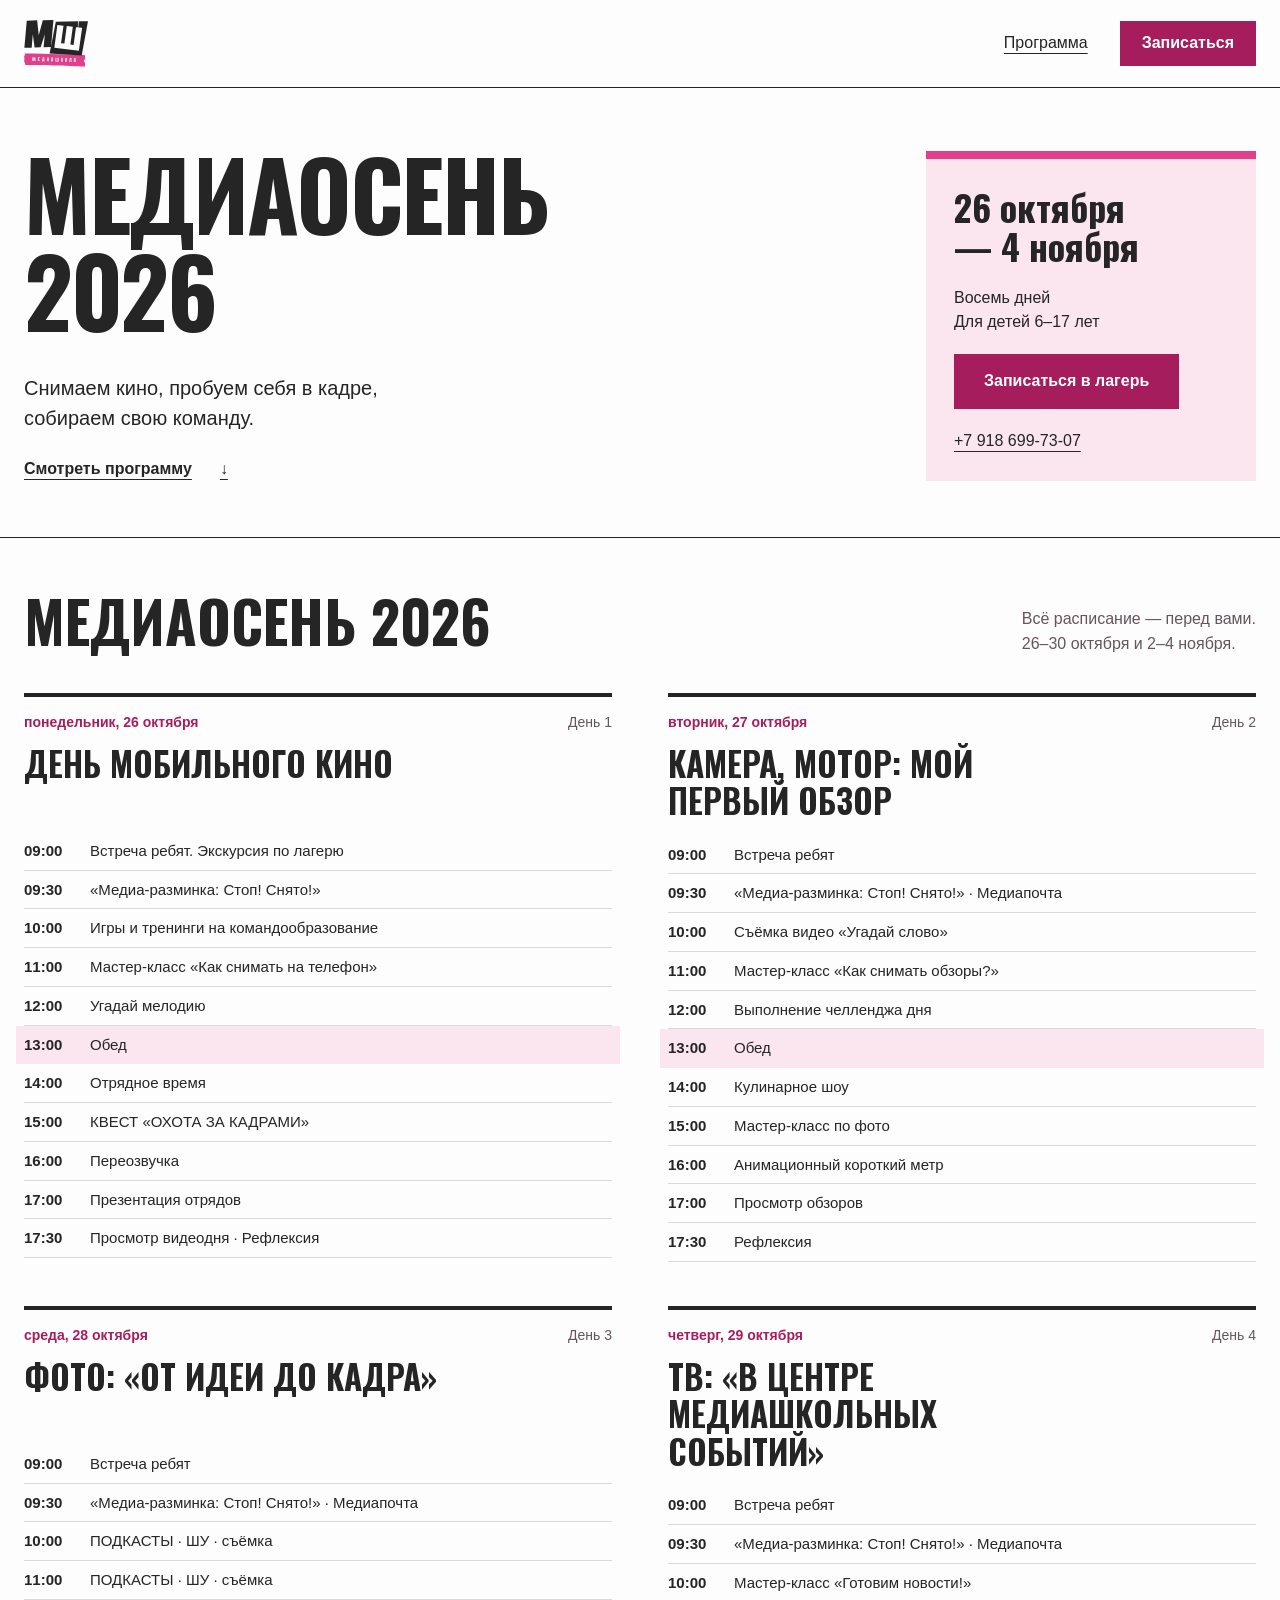
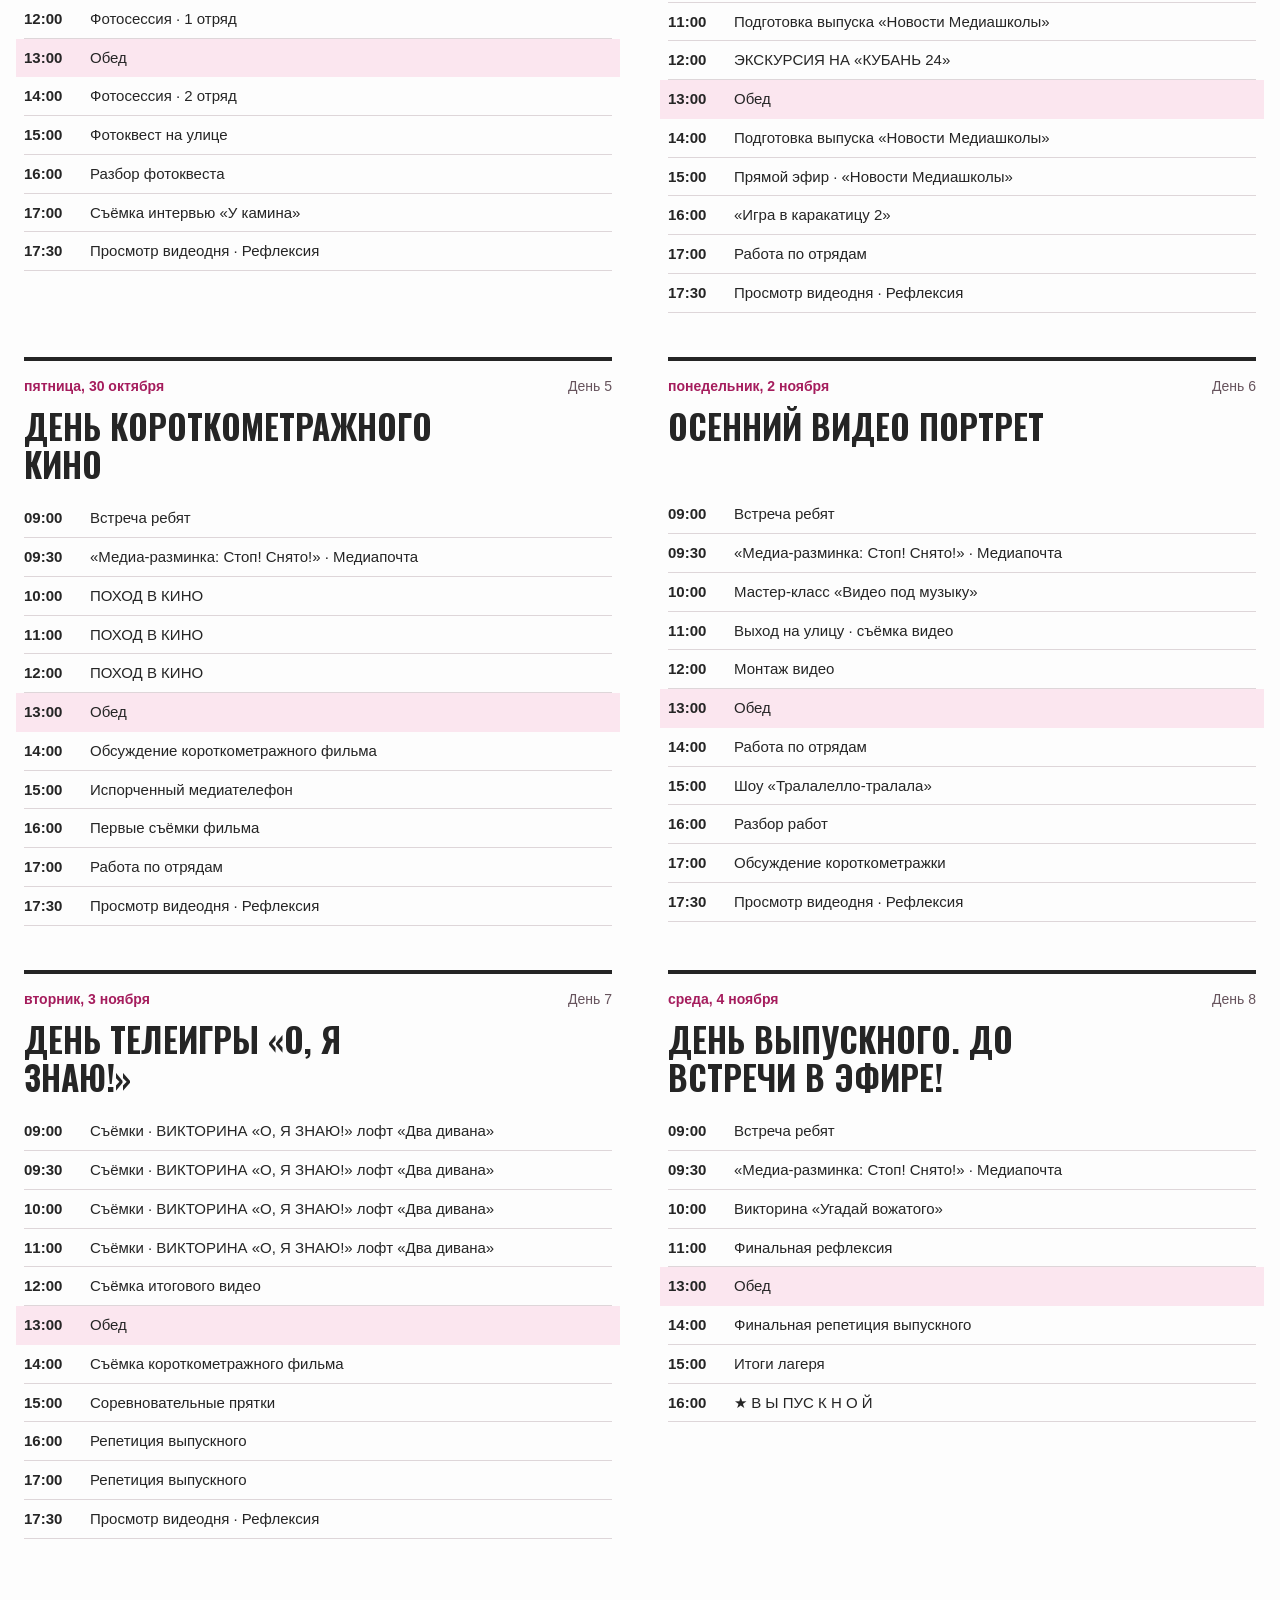
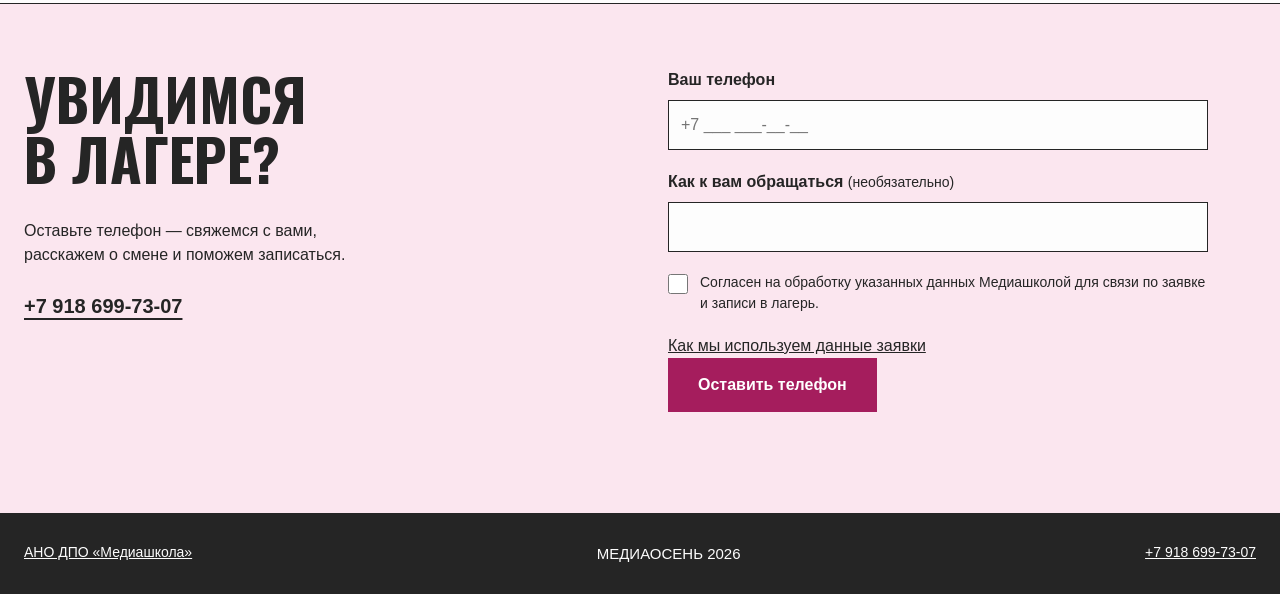
==== mediaosen-2026/index.html @ 77659b21 "Publish approved MediaAutumn camp and callback information 8 days / 85 programme entries. Camp form " ====
<!doctype html>
<html lang="ru">
<head>
<meta charset="utf-8"><meta name="viewport" content="width=device-width,initial-scale=1">
<title>МЕДИАОСЕНЬ 2026 — осенний лагерь Медиашколы</title>
<meta name="description" content="Восемь дней съёмок, фото, кино и эфиров. МЕДИАОСЕНЬ 2026 для детей 6–17 лет: программа 26–30 октября и 2–4 ноября. Оставьте телефон для записи.">
<meta name="theme-color" content="#FDFDFD">
<link rel="icon" href="../assets/brand/logo.svg" type="image/svg+xml">
<link rel="stylesheet" href="../assets/site.css?v=20261003-teachers1">
<link rel="stylesheet" href="../assets/camp.css?v=20261016-1">
<script src="../assets/camp.js?v=20261020-1" defer></script>
</head>
<body class="camp-page">
<a class="skip-link" href="#programme">К программе лагеря</a>
<header class="camp-header">
  <a class="wordmark" href="../" aria-label="На основной сайт Медиашколы"><img src="../assets/brand/logo.svg" alt="Медиашкола" width="225" height="165"></a>
  <nav aria-label="По странице"><a href="#programme">Программа</a><a href="#signup" class="camp-button camp-button-small">Записаться</a></nav>
</header>
<main>
  <section class="camp-hero" aria-labelledby="camp-title">
    <div><h1 id="camp-title">МЕДИА<wbr>ОСЕНЬ <span>2026</span></h1><p class="camp-intro">Снимаем кино, пробуем себя в кадре,<br class="camp-desktop-break"> собираем свою команду.</p><a href="#programme" class="camp-programme-link">Смотреть программу <span aria-hidden="true">↓</span></a></div>
    <aside class="camp-shift" aria-label="О смене"><p class="camp-shift-date">26 октября<br>— 4 ноября</p><p>Восемь дней<br>Для детей 6–17 лет</p><a class="camp-button" href="#signup">Записаться в лагерь</a><a class="camp-phone" href="tel:+79186997307">+7 918 699-73-07</a></aside>
  </section>
  <section class="camp-programme" id="programme" aria-labelledby="programme-title">
    <div class="camp-section-heading"><h2 id="programme-title">МЕДИАОСЕНЬ 2026</h2><p>Всё расписание — перед вами.<br>26–30 октября и 2–4 ноября.</p></div>
    <div class="camp-days"><article class="camp-day" id="day-2026-10-26" aria-labelledby="title-2026-10-26">
  <header class="camp-day-heading"><p class="camp-date"><time datetime="2026-10-26">понедельник, 26 октября</time><span>День 1</span></p><h3 id="title-2026-10-26">День мобильного кино</h3></header>
  <ol class="camp-events"><li><time datetime="2026-10-26T09:00:00+03:00">09:00</time><span>Встреча ребят. Экскурсия по лагерю</span></li>
<li><time datetime="2026-10-26T09:30:00+03:00">09:30</time><span>«Медиа-разминка: Стоп! Снято!»</span></li>
<li><time datetime="2026-10-26T10:00:00+03:00">10:00</time><span>Игры и тренинги на командообразование</span></li>
<li><time datetime="2026-10-26T11:00:00+03:00">11:00</time><span>Мастер-класс «Как снимать на телефон»</span></li>
<li><time datetime="2026-10-26T12:00:00+03:00">12:00</time><span>Угадай мелодию</span></li>
<li class="camp-lunch"><time datetime="2026-10-26T13:00:00+03:00">13:00</time><span>Обед</span></li>
<li><time datetime="2026-10-26T14:00:00+03:00">14:00</time><span>Отрядное время</span></li>
<li><time datetime="2026-10-26T15:00:00+03:00">15:00</time><span>КВЕСТ «ОХОТА ЗА КАДРАМИ»</span></li>
<li><time datetime="2026-10-26T16:00:00+03:00">16:00</time><span>Переозвучка</span></li>
<li><time datetime="2026-10-26T17:00:00+03:00">17:00</time><span>Презентация отрядов</span></li>
<li><time datetime="2026-10-26T17:30:00+03:00">17:30</time><span>Просмотр видеодня · Рефлексия</span></li></ol>
</article>
<article class="camp-day" id="day-2026-10-27" aria-labelledby="title-2026-10-27">
  <header class="camp-day-heading"><p class="camp-date"><time datetime="2026-10-27">вторник, 27 октября</time><span>День 2</span></p><h3 id="title-2026-10-27">Камера, мотор: мой первый обзор</h3></header>
  <ol class="camp-events"><li><time datetime="2026-10-27T09:00:00+03:00">09:00</time><span>Встреча ребят</span></li>
<li><time datetime="2026-10-27T09:30:00+03:00">09:30</time><span>«Медиа-разминка: Стоп! Снято!» · Медиапочта</span></li>
<li><time datetime="2026-10-27T10:00:00+03:00">10:00</time><span>Съёмка видео «Угадай слово»</span></li>
<li><time datetime="2026-10-27T11:00:00+03:00">11:00</time><span>Мастер-класс «Как снимать обзоры?»</span></li>
<li><time datetime="2026-10-27T12:00:00+03:00">12:00</time><span>Выполнение челленджа дня</span></li>
<li class="camp-lunch"><time datetime="2026-10-27T13:00:00+03:00">13:00</time><span>Обед</span></li>
<li><time datetime="2026-10-27T14:00:00+03:00">14:00</time><span>Кулинарное шоу</span></li>
<li><time datetime="2026-10-27T15:00:00+03:00">15:00</time><span>Мастер-класс по фото</span></li>
<li><time datetime="2026-10-27T16:00:00+03:00">16:00</time><span>Анимационный короткий метр</span></li>
<li><time datetime="2026-10-27T17:00:00+03:00">17:00</time><span>Просмотр обзоров</span></li>
<li><time datetime="2026-10-27T17:30:00+03:00">17:30</time><span>Рефлексия</span></li></ol>
</article>
<article class="camp-day" id="day-2026-10-28" aria-labelledby="title-2026-10-28">
  <header class="camp-day-heading"><p class="camp-date"><time datetime="2026-10-28">среда, 28 октября</time><span>День 3</span></p><h3 id="title-2026-10-28">Фото: «От идеи до кадра»</h3></header>
  <ol class="camp-events"><li><time datetime="2026-10-28T09:00:00+03:00">09:00</time><span>Встреча ребят</span></li>
<li><time datetime="2026-10-28T09:30:00+03:00">09:30</time><span>«Медиа-разминка: Стоп! Снято!» · Медиапочта</span></li>
<li><time datetime="2026-10-28T10:00:00+03:00">10:00</time><span>ПОДКАСТЫ · ШУ · съёмка</span></li>
<li><time datetime="2026-10-28T11:00:00+03:00">11:00</time><span>ПОДКАСТЫ · ШУ · съёмка</span></li>
<li><time datetime="2026-10-28T12:00:00+03:00">12:00</time><span>Фотосессия · 1 отряд</span></li>
<li class="camp-lunch"><time datetime="2026-10-28T13:00:00+03:00">13:00</time><span>Обед</span></li>
<li><time datetime="2026-10-28T14:00:00+03:00">14:00</time><span>Фотосессия · 2 отряд</span></li>
<li><time datetime="2026-10-28T15:00:00+03:00">15:00</time><span>Фотоквест на улице</span></li>
<li><time datetime="2026-10-28T16:00:00+03:00">16:00</time><span>Разбор фотоквеста</span></li>
<li><time datetime="2026-10-28T17:00:00+03:00">17:00</time><span>Съёмка интервью «У камина»</span></li>
<li><time datetime="2026-10-28T17:30:00+03:00">17:30</time><span>Просмотр видеодня · Рефлексия</span></li></ol>
</article>
<article class="camp-day" id="day-2026-10-29" aria-labelledby="title-2026-10-29">
  <header class="camp-day-heading"><p class="camp-date"><time datetime="2026-10-29">четверг, 29 октября</time><span>День 4</span></p><h3 id="title-2026-10-29">ТВ: «В центре Медиашкольных событий»</h3></header>
  <ol class="camp-events"><li><time datetime="2026-10-29T09:00:00+03:00">09:00</time><span>Встреча ребят</span></li>
<li><time datetime="2026-10-29T09:30:00+03:00">09:30</time><span>«Медиа-разминка: Стоп! Снято!» · Медиапочта</span></li>
<li><time datetime="2026-10-29T10:00:00+03:00">10:00</time><span>Мастер-класс «Готовим новости!»</span></li>
<li><time datetime="2026-10-29T11:00:00+03:00">11:00</time><span>Подготовка выпуска «Новости Медиашколы»</span></li>
<li><time datetime="2026-10-29T12:00:00+03:00">12:00</time><span>ЭКСКУРСИЯ НА «КУБАНЬ 24»</span></li>
<li class="camp-lunch"><time datetime="2026-10-29T13:00:00+03:00">13:00</time><span>Обед</span></li>
<li><time datetime="2026-10-29T14:00:00+03:00">14:00</time><span>Подготовка выпуска «Новости Медиашколы»</span></li>
<li><time datetime="2026-10-29T15:00:00+03:00">15:00</time><span>Прямой эфир · «Новости Медиашколы»</span></li>
<li><time datetime="2026-10-29T16:00:00+03:00">16:00</time><span>«Игра в каракатицу 2»</span></li>
<li><time datetime="2026-10-29T17:00:00+03:00">17:00</time><span>Работа по отрядам</span></li>
<li><time datetime="2026-10-29T17:30:00+03:00">17:30</time><span>Просмотр видеодня · Рефлексия</span></li></ol>
</article>
<article class="camp-day" id="day-2026-10-30" aria-labelledby="title-2026-10-30">
  <header class="camp-day-heading"><p class="camp-date"><time datetime="2026-10-30">пятница, 30 октября</time><span>День 5</span></p><h3 id="title-2026-10-30">День короткометражного кино</h3></header>
  <ol class="camp-events"><li><time datetime="2026-10-30T09:00:00+03:00">09:00</time><span>Встреча ребят</span></li>
<li><time datetime="2026-10-30T09:30:00+03:00">09:30</time><span>«Медиа-разминка: Стоп! Снято!» · Медиапочта</span></li>
<li><time datetime="2026-10-30T10:00:00+03:00">10:00</time><span>ПОХОД В КИНО</span></li>
<li><time datetime="2026-10-30T11:00:00+03:00">11:00</time><span>ПОХОД В КИНО</span></li>
<li><time datetime="2026-10-30T12:00:00+03:00">12:00</time><span>ПОХОД В КИНО</span></li>
<li class="camp-lunch"><time datetime="2026-10-30T13:00:00+03:00">13:00</time><span>Обед</span></li>
<li><time datetime="2026-10-30T14:00:00+03:00">14:00</time><span>Обсуждение короткометражного фильма</span></li>
<li><time datetime="2026-10-30T15:00:00+03:00">15:00</time><span>Испорченный медиателефон</span></li>
<li><time datetime="2026-10-30T16:00:00+03:00">16:00</time><span>Первые съёмки фильма</span></li>
<li><time datetime="2026-10-30T17:00:00+03:00">17:00</time><span>Работа по отрядам</span></li>
<li><time datetime="2026-10-30T17:30:00+03:00">17:30</time><span>Просмотр видеодня · Рефлексия</span></li></ol>
</article>
<article class="camp-day" id="day-2026-11-02" aria-labelledby="title-2026-11-02">
  <header class="camp-day-heading"><p class="camp-date"><time datetime="2026-11-02">понедельник, 2 ноября</time><span>День 6</span></p><h3 id="title-2026-11-02">Осенний видео портрет</h3></header>
  <ol class="camp-events"><li><time datetime="2026-11-02T09:00:00+03:00">09:00</time><span>Встреча ребят</span></li>
<li><time datetime="2026-11-02T09:30:00+03:00">09:30</time><span>«Медиа-разминка: Стоп! Снято!» · Медиапочта</span></li>
<li><time datetime="2026-11-02T10:00:00+03:00">10:00</time><span>Мастер-класс «Видео под музыку»</span></li>
<li><time datetime="2026-11-02T11:00:00+03:00">11:00</time><span>Выход на улицу · съёмка видео</span></li>
<li><time datetime="2026-11-02T12:00:00+03:00">12:00</time><span>Монтаж видео</span></li>
<li class="camp-lunch"><time datetime="2026-11-02T13:00:00+03:00">13:00</time><span>Обед</span></li>
<li><time datetime="2026-11-02T14:00:00+03:00">14:00</time><span>Работа по отрядам</span></li>
<li><time datetime="2026-11-02T15:00:00+03:00">15:00</time><span>Шоу «Тралалелло-тралала»</span></li>
<li><time datetime="2026-11-02T16:00:00+03:00">16:00</time><span>Разбор работ</span></li>
<li><time datetime="2026-11-02T17:00:00+03:00">17:00</time><span>Обсуждение короткометражки</span></li>
<li><time datetime="2026-11-02T17:30:00+03:00">17:30</time><span>Просмотр видеодня · Рефлексия</span></li></ol>
</article>
<article class="camp-day" id="day-2026-11-03" aria-labelledby="title-2026-11-03">
  <header class="camp-day-heading"><p class="camp-date"><time datetime="2026-11-03">вторник, 3 ноября</time><span>День 7</span></p><h3 id="title-2026-11-03">День телеигры «О, я знаю!»</h3></header>
  <ol class="camp-events"><li><time datetime="2026-11-03T09:00:00+03:00">09:00</time><span>Съёмки · ВИКТОРИНА «О, Я ЗНАЮ!» лофт «Два дивана»</span></li>
<li><time datetime="2026-11-03T09:30:00+03:00">09:30</time><span>Съёмки · ВИКТОРИНА «О, Я ЗНАЮ!» лофт «Два дивана»</span></li>
<li><time datetime="2026-11-03T10:00:00+03:00">10:00</time><span>Съёмки · ВИКТОРИНА «О, Я ЗНАЮ!» лофт «Два дивана»</span></li>
<li><time datetime="2026-11-03T11:00:00+03:00">11:00</time><span>Съёмки · ВИКТОРИНА «О, Я ЗНАЮ!» лофт «Два дивана»</span></li>
<li><time datetime="2026-11-03T12:00:00+03:00">12:00</time><span>Съёмка итогового видео</span></li>
<li class="camp-lunch"><time datetime="2026-11-03T13:00:00+03:00">13:00</time><span>Обед</span></li>
<li><time datetime="2026-11-03T14:00:00+03:00">14:00</time><span>Съёмка короткометражного фильма</span></li>
<li><time datetime="2026-11-03T15:00:00+03:00">15:00</time><span>Соревновательные прятки</span></li>
<li><time datetime="2026-11-03T16:00:00+03:00">16:00</time><span>Репетиция выпускного</span></li>
<li><time datetime="2026-11-03T17:00:00+03:00">17:00</time><span>Репетиция выпускного</span></li>
<li><time datetime="2026-11-03T17:30:00+03:00">17:30</time><span>Просмотр видеодня · Рефлексия</span></li></ol>
</article>
<article class="camp-day" id="day-2026-11-04" aria-labelledby="title-2026-11-04">
  <header class="camp-day-heading"><p class="camp-date"><time datetime="2026-11-04">среда, 4 ноября</time><span>День 8</span></p><h3 id="title-2026-11-04">День выпускного. До встречи в эфире!</h3></header>
  <ol class="camp-events"><li><time datetime="2026-11-04T09:00:00+03:00">09:00</time><span>Встреча ребят</span></li>
<li><time datetime="2026-11-04T09:30:00+03:00">09:30</time><span>«Медиа-разминка: Стоп! Снято!» · Медиапочта</span></li>
<li><time datetime="2026-11-04T10:00:00+03:00">10:00</time><span>Викторина «Угадай вожатого»</span></li>
<li><time datetime="2026-11-04T11:00:00+03:00">11:00</time><span>Финальная рефлексия</span></li>
<li class="camp-lunch"><time datetime="2026-11-04T13:00:00+03:00">13:00</time><span>Обед</span></li>
<li><time datetime="2026-11-04T14:00:00+03:00">14:00</time><span>Финальная репетиция выпускного</span></li>
<li><time datetime="2026-11-04T15:00:00+03:00">15:00</time><span>Итоги лагеря</span></li>
<li><time datetime="2026-11-04T16:00:00+03:00">16:00</time><span>★ В Ы ПУС К Н О Й</span></li></ol>
</article></div>
  </section>
  <section class="camp-signup" id="signup" aria-labelledby="signup-title">
    <div><h2 id="signup-title">Увидимся<br>в лагере?</h2><p>Оставьте телефон — свяжемся с вами,<br class="camp-desktop-break"> расскажем о смене и поможем записаться.</p><a class="camp-phone" href="tel:+79186997307">+7 918 699-73-07</a></div>
    <div>
      <form id="camp-lead" data-consent-version="camp-callback-20261016-1" novalidate>
        <label for="camp-phone">Ваш телефон</label><input id="camp-phone" name="phone" type="tel" inputmode="tel" autocomplete="tel" maxlength="25" placeholder="+7 ___ ___-__-__" required aria-describedby="camp-phone-error"><p class="camp-error" id="camp-phone-error" hidden>Укажите телефон: 11 цифр, начиная с 7 или 8.</p>
        <label for="camp-name">Как к вам обращаться <span>(необязательно)</span></label><input id="camp-name" name="parent_name" autocomplete="name" maxlength="120">
        <label class="camp-consent" for="camp-agree"><input id="camp-agree" name="agree" type="checkbox" required aria-describedby="camp-agree-error"><span>Согласен на обработку указанных данных Медиашколой для связи по заявке и записи в лагерь.</span></label><p class="camp-error" id="camp-agree-error" hidden>Нужно согласие, чтобы мы могли принять заявку.</p>
        <p><a href="./data.html">Как мы используем данные заявки</a></p>
        <div class="camp-trap" aria-hidden="true"><label for="camp-company">Организация</label><input id="camp-company" name="company" tabindex="-1" autocomplete="off"></div>
        <button class="camp-button" type="submit" disabled>Оставить телефон</button><p class="camp-form-status" id="camp-form-status" role="status" aria-live="polite"></p>
        <noscript><p>Для отправки формы нужен JavaScript. Можно позвонить: <a href="tel:+79186997307">+7 918 699-73-07</a>.</p></noscript>
      </form>
      <div class="camp-success" id="camp-success" hidden tabindex="-1"><h3>Заявка получена</h3><p>Спасибо! Медиашкола свяжется с вами по указанному телефону.</p><a class="camp-phone" href="tel:+79186997307">+7 918 699-73-07</a></div>
    </div>
  </section>
</main>
<footer class="camp-footer"><a href="../">АНО ДПО «Медиашкола»</a><p>МЕДИАОСЕНЬ 2026</p><a href="tel:+79186997307">+7 918 699-73-07</a></footer>
</body></html>
---- assets/site.css ----
/* ============================================================
   МШ · сезон 26/27 — дизайн-система «Расписание-плакат»
   Канон: data/tokens.json (не менять без команды Альберта)
   Плакатная палитра: фуксия, чернила и розовая бумага.
   Крупные цветовые поля задают ритм; тёмная фуксия выделяет действия.
   ============================================================ */

/* Шрифтовой стек = утверждённый мокап Claude Design (решение Альберта 13.08):
   заголовки Oswald 700, текст Arial/Helvetica, моно ui-monospace.
   Каветка: брендбук называет Stengazeta/Gunterz — их woff2 лежат в fonts/,
   вернуть = раскомментировать блок ниже и переключить --display/--text. */
@font-face{font-family:'Oswald';src:url('fonts/Oswald-500-cyrillic.woff2') format('woff2');font-weight:500;font-display:swap;unicode-range:U+0301,U+0400-045F,U+0490-0491,U+04B0-04B1,U+2116}
@font-face{font-family:'Oswald';src:url('fonts/Oswald-500-latin.woff2') format('woff2');font-weight:500;font-display:swap;unicode-range:U+0000-00FF,U+2000-206F,U+20AC}
@font-face{font-family:'Oswald';src:url('fonts/Oswald-700-cyrillic.woff2') format('woff2');font-weight:700;font-display:swap;unicode-range:U+0301,U+0400-045F,U+0490-0491,U+04B0-04B1,U+2116}
@font-face{font-family:'Oswald';src:url('fonts/Oswald-700-latin.woff2') format('woff2');font-weight:700;font-display:swap;unicode-range:U+0000-00FF,U+2000-206F,U+20AC}
/* @font-face{font-family:'Stengazeta';src:url('fonts/Stengazeta-Regular.woff2') format('woff2');font-display:swap}
@font-face{font-family:'Gunterz';src:url('fonts/Gunterz-Medium.woff2') format('woff2');font-weight:500;font-display:swap}
@font-face{font-family:'Gunterz';src:url('fonts/Gunterz-MediumItalic.woff2') format('woff2');font-weight:500;font-style:italic;font-display:swap} */

:root{
  --bg:#FDFDFD; --ink:#252525; --accent:#E13F8A;
  --action:#A51D5D; --paper-pink:#FBE6EF; --muted:#67545D;
  --display:'Oswald', 'Arial Narrow', Arial, sans-serif;
  --text:Arial, 'Helvetica Neue', Helvetica, sans-serif;
  --mono:ui-monospace, 'SF Mono', Menlo, monospace;
  --rule:1.5px; --nav-h:64px;
}
*{margin:0;padding:0;box-sizing:border-box;border-radius:0}
html{scroll-behavior:smooth}
body{background:var(--bg);color:var(--ink);font-family:var(--text);font-size:16px;line-height:1.5}
button{font-family:inherit;color:inherit;background:none;border:none;cursor:pointer;font-size:inherit}
a{color:inherit}
:focus-visible{outline:3px solid var(--accent);outline-offset:2px}
h1,h2,h3{font-family:var(--display);font-weight:700;text-transform:uppercase;line-height:1}
/* Буква никогда не перекрывает текст (ревизия 2) */
h1,h2,h3{padding-bottom:.12em}
h2{margin-bottom:.3em}

.skip-link{position:absolute;left:-9999px;top:0;background:var(--ink);color:#fff;padding:10px 18px;z-index:200}
.skip-link:focus{left:0}

/* ===== NAVBAR (sticky) ===== */
header.top{position:sticky;top:0;z-index:90;display:flex;align-items:center;gap:32px;padding:0 64px;height:var(--nav-h);border-bottom:var(--rule) solid var(--ink);background:var(--bg)}
/* Знак — фирменный логотип из граф-пакета школы (SVG, цвета = токены #252525/#E13F8A/#FDFDFD),
   а не набранное «МШ»: Катя 17.08 — «логотип не тот, который нужен, он в граф-пакете».
   Знак возвращает наверх / на главную. */
.wordmark{display:inline-flex;align-items:center;text-decoration:none;line-height:0;flex:none}
.wordmark img{display:block;height:50px;width:auto}
.wordmark:hover img,.wordmark:focus-visible img{filter:brightness(.85)}
footer .wordmark img{height:88px}
nav.anchors{display:flex;gap:28px;font-size:13px;text-transform:uppercase;letter-spacing:.06em}
nav.anchors a{text-decoration:none;border-bottom:2px solid transparent;padding:4px 0}
.nav-cta-mob{display:none} /* дубль главного действия — только внутри мобильного меню */
/* ПРАВИЛО КЕГЛЯ (аудит style-ops 14.08): фуксия даёт 3.91:1 на фоне и 3.98:1 под белым —
   ниже порога AA (4.5) для мелкого текста и выше порога для крупного (3.0).
   Значит фуксия не носит текст мельче 18.66px/700: на мелком она работает
   подчёркиванием, полосой или заливкой-без-текста, а читает пользователь чернила. */
nav.anchors a:hover{border-bottom-color:var(--accent)}
.nav-cta{margin-left:auto;border:var(--rule) solid var(--ink);background:var(--ink);color:#fff;padding:10px 22px;font-size:13px;text-transform:uppercase;letter-spacing:.06em;text-decoration:none}
.nav-cta:hover{background:var(--ink);border-color:var(--ink);color:#fff;box-shadow:inset 0 -4px 0 var(--accent)}
.menu-btn{display:none;margin-left:auto;border:var(--rule) solid var(--ink);padding:8px 14px;font-size:13px;text-transform:uppercase;letter-spacing:.06em}

/* ===== ЭФИРНАЯ СЕТКА (навигатор внимания, ревизии 2–3) ===== */
.page{display:grid;grid-template-columns:180px 1fr}
.efir{grid-column:1}
.efir-inner{position:sticky;top:calc(var(--nav-h) + 24px);padding:24px 0 24px 28px}
.efir-label{font-family:var(--mono);font-size:11px;letter-spacing:.14em;text-transform:uppercase;color:var(--muted);margin-bottom:14px}
.efir a{display:flex;align-items:center;gap:10px;font-size:14px;font-weight:500;text-transform:uppercase;letter-spacing:.04em;text-decoration:none;padding:6px 0;white-space:nowrap}
.efir a .n{font-family:var(--mono);font-size:13px}
.efir a .lbl-t{display:none}
.efir a::after{content:'';display:inline-block;width:0;height:2px;background:var(--accent);transition:width .3s}
.efir a.active{font-weight:700}
.efir a.active::after{width:34px}
.efir a:hover::after{width:18px}
main.content{grid-column:2;min-width:0}
/* Мобильная полоса показывает продвижение по странице. */
.scroll-progress{display:none;position:fixed;top:0;left:0;height:2px;background:var(--accent);z-index:120;width:0}

/* ===== HERO ===== */
.hero{padding:48px 64px 24px}
.live-pill{position:relative;display:inline-flex;align-items:center;gap:10px;border:var(--rule) solid var(--ink);padding:8px 16px;font-size:13px;text-transform:uppercase;letter-spacing:.06em;text-decoration:none;box-shadow:4px 4px 0 0 var(--ink);background:var(--bg)}
.live-pill::before{content:'';position:absolute;inset:-10px} /* расширенная зона наведения: контур и тень тоже «ловят» курсор */
.live-pill .dot{width:10px;height:10px;background:var(--accent);animation:pulse 1.6s infinite}
@keyframes pulse{0%,100%{transform:scale(1)}50%{transform:scale(.6)}}
.live-pill:hover{background:var(--ink);color:#fff;border-color:var(--ink)}
.live-pill:hover .dot{background:var(--accent)}
.hero h1{font-size:clamp(56px,13vw,168px);margin:24px 0 20px;letter-spacing:.01em;line-height:1.16} /* воздух под брев Й второй строки — не соприкасается с верхней */
.hero h1[data-animate]{min-height:2.1em}
.hero h1.h1-fit{font-size:clamp(64px,15vw,196px)} /* короткое слово-плакат (МЕДИА) — шкала мокапа */
.hero h1 .strike{position:relative;white-space:nowrap}
.hero h1 .strike::after{content:'';position:absolute;left:-2%;top:52%;height:.09em;background:var(--ink);width:0}
.hero h1.play .strike::after{animation:strike .35s .5s forwards}
@keyframes strike{to{width:104%}}
.hero h1 .type{display:inline-block;overflow-x:clip;overflow-y:visible;white-space:nowrap;vertical-align:bottom;max-width:0}
.hero h1.play .type{animation:type .9s steps(11) 1s forwards}
/* Набор открывается до ширины СВОЕГО ТЕКСТА, а не контейнера. Было 100%: на 1440
   строка в контейнер влезала и дефект не всплывал, а на 1024 контейнер 716px
   против 763px набора — последние 47px, то есть ТОЧКА и часть «А», оставались
   под overflow:clip навсегда. Слоган заморожен Куратором, терять его знаки нельзя. */
@keyframes type{to{max-width:max-content}}
.hero h1 .caret{display:none}
.hero h1.play .caret{display:inline-block;width:.52em;height:.09em;margin-left:.08em;background:var(--ink);vertical-align:baseline;animation:caret 1s step-end 1s 3 forwards} /* горизонтальный курсор-подчёркивание, как в мокапе */
/* курсор обязан ГАСНУТЬ после последнего мигания: раньше он оставался статичным
   тире рядом с точкой и читался как опечатка (аудит design-review 14.08) */
@keyframes caret{0%,49%{opacity:1}50%,100%{opacity:0}}
/* первый экран называет предмет, а не только настроение. Правка Кати 14.08:
   строки идут одна под другой, а не сплошным текстом; первая — плашкой-заголовком */
/* GRAFT ревизии 5 Claude Design: две правки клиента сведены в одну конструкцию —
   курсы стали строками эфирного журнала, действие приколото к концу строки */
.hero-sub{margin:0 0 24px;max-width:1100px}
.hs-lead{font-family:var(--display);font-weight:700;font-size:clamp(22px,2.4vw,30px);text-transform:uppercase;line-height:1.1;padding-bottom:10px;border-bottom:var(--rule) solid var(--ink)}
.hs-rows{border-bottom:var(--rule) solid var(--ink)}
.hs-row{display:flex;align-items:baseline;gap:18px;padding:12px 0;border-bottom:1px solid rgba(37,37,37,.18)}
.hs-row:last-child{border-bottom:none}
.hs-row .n{font-family:var(--mono);font-size:12px;color:var(--muted);flex:none}
.hs-txt{font-size:19px;line-height:1.35;flex:1}
.hs-act{font-size:13px;font-weight:700;letter-spacing:.06em;text-transform:uppercase;text-decoration:none;white-space:nowrap;flex:none;border-bottom:2px solid var(--ink);padding-bottom:3px}
.hs-act:hover{border-bottom-color:var(--accent)}
/* две кнопки под описанием курса — «получить программу обучения» (правка Кати) */
/* действия карточки курса — один столбец во всю ширину карточки.
   Было: flex-ряд с переносом. Две кнопки давали 193+12+298=503px при 502px
   доступных и срывались в столбик рваной ширины (три разные ширины на две
   карточки). Теперь ширина одна, левый край один. */
.c-actions{margin-top:auto;display:grid;gap:10px;padding-top:14px}
/* программы на ТВ, где снимаются ученики */
.tv-k{margin-top:28px}
/* GRAFT ревизии 5: эфирный журнал вместо пяти равных клеток — полоса во всю ширину,
   моно-индекс, крупное название, справа источник и действие; кликается вся полоса */
.tvlist{list-style:none;border-top:var(--rule) solid var(--ink);max-width:1200px}
.tvlist li{border-bottom:var(--rule) solid var(--ink)}
.tvlist a{display:flex;align-items:baseline;gap:24px;padding:16px 4px;text-decoration:none}
.tvlist a:hover{background:rgba(37,37,37,.05)}
.tvlist .n{font-family:var(--mono);font-size:12px;color:var(--muted);flex:none;width:24px}
.tv-name{font-family:var(--display);font-weight:700;font-size:clamp(20px,2.6vw,40px);text-transform:uppercase;line-height:1.05;flex:1}
.tv-src{font-family:var(--mono);font-size:12px;letter-spacing:.06em;text-transform:uppercase;color:var(--muted);flex:none}
.tv-go{font-size:13px;font-weight:700;letter-spacing:.06em;text-transform:uppercase;flex:none;border-bottom:2px solid var(--ink);padding-bottom:3px}
.tvlist a:hover .tv-go{border-bottom-color:var(--accent)}
.tv-old{display:block;font-family:var(--text);font-weight:400;font-size:12px;text-transform:none;letter-spacing:0;color:var(--muted);margin-top:4px}
.badges{display:flex;flex-wrap:wrap;gap:0;border:var(--rule) solid var(--ink);width:max-content;max-width:100%}
.badges span{padding:8px 18px;font-size:13px;text-transform:uppercase;letter-spacing:.06em;border-right:var(--rule) solid var(--ink)}
.badges span:last-child{border-right:none}

/* ===== SECTIONS ===== */
section.strip{padding:40px 64px;border-top:var(--rule) solid var(--ink)}
/* якорный переход не должен прятать шапку секции под липкий навбар */
section[id],.hero[id]{scroll-margin-top:calc(var(--nav-h) + 12px)}
.kicker{font-family:var(--mono);font-size:12px;letter-spacing:.12em;text-transform:uppercase;color:var(--muted);margin-bottom:8px}
.strip h2{font-size:clamp(28px,4.6vw,56px)}

/* ===== CALENDAR ===== */
.cal-head{display:flex;align-items:baseline;justify-content:space-between;flex-wrap:wrap;gap:16px;margin-bottom:20px}
.months{display:flex;border:var(--rule) solid var(--ink)}
.months button{padding:10px 18px;font-size:13px;text-transform:uppercase;letter-spacing:.06em;border-right:var(--rule) solid var(--ink)}
.months button:last-child{border-right:none}
.months button[aria-pressed="true"]{background:var(--ink);color:#fff}
.months button:not([aria-pressed="true"]):hover{box-shadow:inset 0 -4px 0 var(--accent)}
.legend{display:flex;gap:24px;margin:0 0 16px;flex-wrap:wrap}
/* фильтры обязаны выглядеть нажимаемыми БЕЗ наведения (на телефоне ховера нет),
   а выключенное состояние — оставаться читаемым: раньше это была прозрачность .35,
   то есть текст уходил примерно в 2:1 (аудит design-review 14.08) */
.legend button{display:flex;align-items:center;gap:10px;font-size:13px;text-transform:uppercase;letter-spacing:.06em;padding:8px 14px;border:var(--rule) solid var(--ink);background:var(--bg)}
.legend .sw{width:18px;height:18px;border:var(--rule) solid var(--ink)}
.legend .sw.ev{background:var(--accent)} .legend .sw.ls{background:var(--ink)}
.legend button[aria-pressed="false"]{border-style:dashed}
.legend button[aria-pressed="false"] .sw{background:transparent}
.legend button:hover{box-shadow:inset 0 -4px 0 var(--accent)}
.legend .lg-s{display:none}
table.grid{width:100%;border-collapse:collapse;table-layout:fixed}
.grid th{font-size:13px;text-transform:uppercase;letter-spacing:.06em;font-weight:500;border:var(--rule) solid var(--ink);padding:10px 8px;text-align:left}
.grid td{border:var(--rule) solid var(--ink);vertical-align:top;height:118px;padding:0;position:relative}
.grid td.out{background:repeating-linear-gradient(45deg,transparent 0 7px,rgba(37,37,37,.05) 7px 8px)}
.daynum{font-weight:700;font-family:var(--display);font-size:clamp(20px,2.2vw,34px);padding:8px 10px 0;display:block}
.cellbtn{display:block;width:100%;height:100%;text-align:left;padding:0 0 8px}
.cellbtn:hover .daynum,.cellbtn:focus-visible .daynum{color:var(--accent)}
.start-tag{position:absolute;top:10px;right:10px;font-family:var(--mono);font-size:10px;letter-spacing:.1em;border:1px solid rgba(37,37,37,.4);color:var(--muted);padding:2px 6px}
/* кегль плашки события — clamp: «СКЛЕЙКА.СВОП» в декабре не помещался в ячейку
   и не читался (правка Кати 14.08); длинное имя теперь переносится, а не режется */
.ev-tile{background:var(--accent);color:#fff;font-family:var(--display);font-weight:700;font-size:clamp(19px,1.4vw,20px);line-height:1.05;text-transform:uppercase;padding:8px 10px;margin:6px 6px 0;display:block;letter-spacing:-.01em}
.cellbtn:hover .ev-tile{background:var(--ink)}
/* ПЕРЕВЕС ВНУТРИ ЯЧЕЙКИ — решение lock-c93439114a от 16.08.
   Измерено до правки: съёмки несли 92 702 кв. px чернил, занятия — ноль. Одиннадцать
   съёмок в сентябре перевешивали воскресные занятия, которые школа и продаёт.
   Заливка переезжает на занятия, съёмка становится контурной плашкой с буквой проекта.
   Съёмки ОСТАЮТСЯ В ДАТАХ сетки — вынос во вторую полосу запрещён решением:
   Катя просила показывать их «как например мероприятия ты указываешь по субботам». */
.tv-tile{background:transparent;color:var(--ink);border:var(--rule) solid var(--ink);font-family:var(--display);font-weight:700;font-size:clamp(14px,1.1vw,17px);line-height:1.05;text-transform:uppercase;padding:7px 9px;margin:6px 6px 0;display:block;letter-spacing:-.01em}
.tv-mark{display:inline-block;background:var(--ink);color:var(--bg);font-style:normal;font-size:.86em;line-height:1;padding:3px 5px;margin-right:5px;vertical-align:baseline}
.cellbtn:hover .tv-tile{background:var(--accent);border-color:var(--accent);color:#fff}
.cellbtn:hover .tv-mark{background:#fff;color:var(--accent)}
/* время под плашкой чернилами: внутри фуксии мелкая строка давала 3.98 при норме 4.5
   (поймано собственным аудитом genome). Белое на чернилах внутри ТВ-плашки — 15.3, там можно */
.ev-t{display:block;font-family:var(--mono);font-size:11px;letter-spacing:.04em;padding:3px 10px 0;margin:0 8px}
.tv-tile .ev-t{color:var(--ink);padding:4px 0 0;margin:0}
.cellbtn:hover .tv-tile .ev-t{color:#fff}

/* Занятия получают чернила. Внутренние светлые полосы сверху и снизу обязательны:
   на пробе четыре воскресенья подряд слились в одну непрерывную колонку, дни 6/13/20/27
   перестали читаться раздельно — это записано в решении как downstream-ограничение. */
.grid td:has(.ls-row) .cellbtn{
  background:var(--ink);color:var(--bg);
  box-shadow:inset 0 5px 0 var(--bg), inset 0 -5px 0 var(--bg);
}
.grid td:has(.ls-row) .daynum{color:var(--bg)}
.grid td:has(.ls-row) .cellbtn:hover .daynum,
.grid td:has(.ls-row) .cellbtn:focus-visible .daynum{color:var(--accent)}
.grid td:has(.ls-row) .ls-row .t{color:var(--bg);opacity:.72}
/* «СТАРТ» 6.09 стоит на воскресенье с занятиями — то есть на чернильной ячейке.
   После рестайла 16.08 метка осталась тёмно-серой по тёмному (регресс, пойман аудитом
   17.08: контраст ≠ 0). На чернилах метка светлая. */
.grid td:has(.ls-row) .start-tag{border-color:rgba(253,253,253,.55);color:rgba(253,253,253,.85)}
.legend .sw.tv{background:var(--ink);position:relative}
.legend .sw.tv::after{content:'';position:absolute;inset:4px;border:1.5px solid var(--bg)}
.ls-row{font-size:11px;letter-spacing:0;text-transform:uppercase;padding:2px 8px 0;display:flex;gap:6px;white-space:nowrap;overflow:hidden}
.ls-row .t{font-family:var(--mono);font-size:10.5px}
/* Ниже 1280 колонка сетки становится уже строки урока, и «13‑16» — возраст группы,
   то самое, что родитель в расписании и ищет — просто срезался. Замер до правки:
   1280 чисто · 1200 обрезано 12 строк из 15 · с 1100 и ниже обрезаны все 15,
   худший вылет 44px на 768. Геном-аудит этого не ловил: его схема про цвет и
   контраст, а не про обрезку — молчание инструмента не значит, что дефекта нет.
   Переносим строку, а не режем: время остаётся первым, курс и возраст уходят
   на вторую строку, неразрывный дефис держит «13‑16» целым. */
@media (max-width:1279px){
  .ls-row{white-space:normal;flex-wrap:wrap;overflow:visible;row-gap:0}
  /* Плашка события держала 19px на любой ширине: clamp(19px,1.4vw,20px) — нижняя
     граница равна рабочему кеглю, сжиматься некуда. Поэтому даже «ЛЕТУЧКА» (одно
     слово, ломать негде) просила 82px в плашке 79px, а «КИНОКЛУБ» — 98px.
     Замер до правки: переполнение в ЧЕТЫРЁХ месяцах из четырёх на 768 и в трёх на 1024. */
  /* Кегль плашки НЕ опускаем: белый по фуксии даёт 3.98:1, а ниже 18.66px/700
     норма AA становится 4.5 — tokens.json это прямо запрещает. Пробовал 13px,
     собственный геном-аудит поймал 4 нарушения контраста и был прав.
     Значит вместимость берём полями и переносом, а не кеглем. */
  /* Ширину плашке возвращаем полями, а не кеглем. Замер на 768 по всем четырём
     месяцам, слов с переносом: поля 6/10 → 11 · 4/8 → 9 · 2/6 → 4 · 0/6 → 4.
     Берём 2/6: «ЛЕТУЧКА» и «СКЛЕЙКА.» встают целиком, остаются «КИНОКЛУБ» и
     «ПРОЕКТНАЯ» — оба ломаются по естественному шву («КИНО-КЛУБ», «ПРОЕКТ-НАЯ»).
     В ноль не уводим: плашка должна отставать от линейки сетки, иначе теряется
     ощущение наклеенного элемента. */
  td .ev-tile,td .tv-tile{margin:6px 2px 0;padding:8px 6px}
}
/* Последний рубеж для слова, которое не влезает даже целой строкой: «ЛАБОРАТОРИЯ»
   на 14px просит 95px в плашке 79px, ломать её больше негде. break-word (НЕ anywhere)
   рвёт слово только когда оно не помещается в строку одно — короткие имена
   («ЛЕТУЧКА», «КИНОКЛУБ») он не трогает, поэтому возражение графта ревизии 5
   к overflow-wrap здесь не срабатывает. Текст, вылезший из плашки на границу
   ячейки, читается как поломка; перенос — нет. */
@media (max-width:1279px){
  /* hyphens идёт ПЕРЕД break-word: если слово всё-таки не влезает, пусть его
     сначала попробуют перенести по слогам (html lang="ru", словарь у движка есть),
     и только если и это не вышло — рубить. Здесь это страховка: ниже 1024
     работает «корешок», и переносить уже почти нечего. */
  .ev-tile,.tv-tile{hyphens:auto;overflow-wrap:break-word}
}
/* «КОРЕШОК» (ход Claude Design, узел 1a). Плашка события встаёт вертикально,
   как корешок кассеты: слово ограничено ВЫСОТОЙ ячейки (~135–225px), а не её
   шириной (91px). Раньше я лечил тесноту переносом по слогам — но «КИНО-КЛУБ»
   перестаёт работать как афиша, то есть платой шла ровно та плакатность, ради
   которой всё и делается; а короткое имя вместо полного — потеря информации.
   Дефицит был 7px по горизонтали при профиците ~100px по вертикали, поворот
   на 90° конвертирует одно в другое. Честная цена хода: ряд событий выше.
   Кегль остаётся 19px, то есть правило кегля фуксии не нарушено. */
@media (max-width:1023px){
  td:has(.ev-tile) .cellbtn{padding-right:34px}
  td .ev-tile{
    position:absolute;top:6px;right:6px;bottom:6px;margin:0;
    writing-mode:vertical-rl;transform:rotate(180deg);
    display:flex;align-items:flex-start;
    padding:8px 6px;hyphens:none;overflow-wrap:normal;
    /* корешок обязан быть В ОДНУ колонку: «ПРОЕКТНАЯ СТУДИЯ» разъезжалась на две
       (52px вместо 32px) и накрывала время — «17:00–18:30» срезалось до «17 / 18».
       Перенос из разметки (tileTitle ставит <br> для горизонтальной плашки) здесь
       гасим, ширина полосы становится постоянной и padding-right под неё точен. */
    white-space:nowrap;
  }
  td .ev-tile br{display:none}
  /* корешок занимает 38px справа; собственные поля времени (10px padding + 8px
     margin с каждой стороны) съедали остаток, и «17:00–18:00» переполнялось
     52px в 41px. Слева времени места достаточно, вертикали в ячейке с запасом. */
  td:has(.ev-tile) .cellbtn{padding-right:40px}
  td .ev-t{padding:3px 0 0;margin:0 0 0 10px}
  /* Страховка на браузеры без :has() (Firefox до 121): без него ячейка с
     событием не резервирует полосу и корешок наезжает на время. Тогда отступ
     ставим ВСЕМ ячейкам — воскресные строки занятий станут чуть уже, зато
     ничего не перекрывается. */
  @supports not selector(:has(*)){
    td .cellbtn{padding-right:40px}
  }
}
.fin{font-weight:700;font-family:var(--display);font-size:15px;text-transform:uppercase;padding:6px 10px 0;display:block}
.fin::before{content:'★ '}
.today-mark{position:absolute;top:8px;right:10px;display:flex;align-items:center;gap:6px;font-size:10px;letter-spacing:.08em;text-transform:uppercase}
.today-mark .dot{width:8px;height:8px;background:var(--accent);animation:pulse 1.6s infinite}
.agenda{display:none}

/* ===== POPOVER «мини-монтажный стол» ===== */
.ovl{position:fixed;inset:0;background:rgba(37,37,37,.55);display:none;align-items:center;justify-content:center;padding:20px;z-index:150}
.ovl.open{display:flex}
.card{background:var(--bg);border:var(--rule) solid var(--ink);box-shadow:8px 8px 0 0 var(--ink);max-width:460px;width:100%;position:relative;max-height:92vh;overflow:auto}
/* Место под фото до съёмки 16.08 — ракорд, а не полосатая заглушка: серые полосы
   читались как битая картинка, а белая подпись поверх них давала ~1.4:1
   (аудит design-review, второй проход 14.08). Язык тот же, что у карточки педагога. */
.card .photo{height:150px;background:#2b2b2b;position:relative;display:block}
.card .photo .frame{display:none}
.card .photo::after{content:'';position:absolute;top:50%;left:50%;width:62px;height:62px;transform:translate(-50%,-50%);border:var(--rule) solid #8d8d8d;border-radius:50%;
  background:linear-gradient(#8d8d8d,#8d8d8d) center/1.5px 100% no-repeat,linear-gradient(#8d8d8d,#8d8d8d) center/100% 1.5px no-repeat}
.card .photo-label{position:absolute;top:14px;left:14px;font-family:var(--mono);font-size:10px;letter-spacing:.1em;text-transform:uppercase;color:#c9c9c9;border:1px solid rgba(255,255,255,.32);padding:3px 7px}
.card .inner{padding:18px 20px 22px}
.card h3{font-weight:700;font-size:30px;margin-bottom:10px}
.meta{display:flex;border:var(--rule) solid var(--ink);width:max-content;max-width:100%;margin-bottom:12px;flex-wrap:wrap}
.meta span{font-family:var(--mono);font-size:13px;padding:6px 12px;border-right:var(--rule) solid var(--ink);white-space:nowrap}
.meta span:last-child{border-right:none}
.card .desc{font-size:15px;margin-bottom:8px}
.card ul.slots{list-style:none;margin:0 0 8px}
.card ul.slots li{display:flex;gap:12px;font-size:14px;padding:5px 0;border-bottom:1px solid rgba(37,37,37,.18)}
.card ul.slots li .t{font-family:var(--mono);font-size:13px;min-width:112px}
.tape-cta{font-weight:700;display:inline-block;background:var(--accent);color:#fff;font-family:var(--display);font-size:22px;text-transform:uppercase;text-decoration:none;padding:10px 26px;transform:rotate(-2deg);margin-top:12px;position:relative}
.tape-cta::before,.tape-cta::after{content:'';position:absolute;top:0;bottom:0;width:12px;background:inherit;opacity:.55}
.tape-cta::before{left:-12px;clip-path:polygon(100% 0,0 18%,100% 38%,10% 55%,100% 74%,0 92%,100% 100%)}
.tape-cta::after{right:-12px;clip-path:polygon(0 0,100% 14%,0 34%,90% 52%,0 70%,100% 88%,0 100%)}
.tape-cta:hover{background:var(--ink)}
.card .close{position:absolute;top:8px;right:8px;width:40px;height:40px;font-size:22px;line-height:1;background:var(--bg);border:var(--rule) solid var(--ink);z-index:2}
.card .close:hover{background:var(--ink);color:#fff;border-color:var(--ink);box-shadow:inset 0 -4px 0 var(--accent)}

/* ===== КУРСЫ + ЧТО ДАЁМ (контент-док Кати) ===== */
.courses{display:grid;grid-template-columns:1fr 1fr;border:var(--rule) solid var(--ink);max-width:1100px}
.course{padding:24px;border-right:var(--rule) solid var(--ink);display:flex;flex-direction:column}
.course:last-child{border-right:none}
.course h3{font-size:clamp(26px,3.2vw,44px);margin-bottom:2px}
.c-age{font-family:var(--mono);font-size:13px;color:var(--muted);margin-bottom:14px}
.course > p{font-size:16px;margin-bottom:16px;max-width:46ch}
.c-who{font-size:13px;text-transform:uppercase;letter-spacing:.06em;margin-bottom:6px}
.course ul{list-style:none;margin-bottom:18px}
.course li{font-size:15px;line-height:1.4;padding:7px 0 7px 20px;position:relative;border-bottom:1px solid rgba(37,37,37,.18)}
.course li::before{content:'—';position:absolute;left:0}
.course li:last-child{border-bottom:none}
/* прижим к низу живёт на контейнере .c-actions, а не на каждой кнопке:
   иначе одинокая кнопка правой карточки вставала на уровень ВТОРОЙ кнопки левой,
   и над ней зияла дыра в высоту кнопки */
.course .btn-outline{text-align:center}
.gives-k{margin-top:30px}
.gives{list-style:none;border:var(--rule) solid var(--ink);max-width:1100px;counter-reset:g}
.gives li{font-size:16px;padding:12px 20px;border-bottom:var(--rule) solid var(--ink);display:flex;gap:16px;align-items:baseline}
.gives li:last-child{border-bottom:none}
.gives li::before{counter-increment:g;content:counter(g,decimal-leading-zero);font-family:var(--mono);font-size:12px;color:var(--muted);flex:none}

/* выпускники — под блоком доверия */
.alumni{display:grid;grid-template-columns:2fr 1fr 1fr;border:var(--rule) solid var(--ink);max-width:1200px;margin-top:28px}
.al{padding:18px 20px;border-right:var(--rule) solid var(--ink)}
.al:last-child{border-right:none}
.al .lbl{font-family:var(--mono);font-size:11px;letter-spacing:.12em;text-transform:uppercase;color:var(--muted);display:block}
.al p{font-size:15px;line-height:1.45;margin-top:8px}

/* ===== ЦЕНЫ ===== */
/* GRAFT ревизии 5: не карточки, а строки бухгалтерской книги. Клиент вычеркнула
   описания и время — интерес держит контраст масштаба и линейка, а не текст. */
/* сетка живёт на КОНТЕЙНЕРЕ, строки берут её через subgrid: иначе каждая строка
   считает треки сама, и колонки двух цен разъезжались на 23px («8 000» уже,
   чем «11 000»), то есть сопоставить курс с курсом глазом было нельзя */
.prices{border-top:var(--rule) solid var(--ink);max-width:1200px;display:grid;grid-template-columns:24px minmax(210px,max-content) minmax(0,1.4fr) minmax(0,1fr) auto}
/* ЦЕНА КАК СТРОКА СЕТКИ (ход Claude Design, узел 2a). Курс и возраст лежали в
   одной свободной строке, поэтому две цены не сопоставлялись: у первой курс
   короткий, у второй длинная фраза, возрасты вставали на разных отметках.
   Развожу по колонкам — разница читается геометрией, а не прозой; ни одного
   нового слова, оба поля клиент назвала сама.
   Его довод, который я принял: «„минимум информации“ ты понял как вычитание,
   а клиент имела в виду отсутствие воды. В точке решения родитель выбирает не
   сумму, а вариант — и ты отправляешь его скроллить назад за описанием». */
.price{display:grid;grid-column:1/-1;grid-template-columns:subgrid;align-items:baseline;gap:28px;padding:20px 4px;border-bottom:var(--rule) solid var(--ink)}
.price .age{font-size:13px;text-transform:uppercase;letter-spacing:.06em;line-height:1.4;color:rgba(37,37,37,.72)}
/* Страховка на браузеры без subgrid (Chrome до 117, Safari до 16): без него
   grid-template-columns:subgrid невалиден, строка схлопнулась бы в одну колонку
   и цена с курсом встали бы друг под другом. Возвращаем прежний ряд — колонки
   не совпадут по вертикали, но строка читается. */
@supports not (grid-template-columns: subgrid){
  .prices{display:block}
  .price{display:flex;flex-wrap:wrap;align-items:baseline;gap:12px 24px}
  .price .who,.price .age{flex:0 1 auto}
  .price .btn-outline{margin-left:auto}
}
.price .n{font-family:var(--mono);font-size:12px;color:var(--muted);flex:none;width:24px}
.price .num{font-weight:700;font-family:var(--display);font-size:clamp(40px,6.4vw,104px);line-height:.95;flex:none}
.price .num .per{font-size:.34em;letter-spacing:.02em}
.price .who{font-size:13px;text-transform:uppercase;letter-spacing:.06em;flex:1;line-height:1.4}
.price .btn-outline{flex:none;align-self:center}
.btn-outline{display:inline-block;border:var(--rule) solid var(--ink);padding:10px 22px;font-size:13px;text-transform:uppercase;letter-spacing:.06em;text-decoration:none}
/* ВТОРОЙ РАНГ — масса чернил, а не рамка (разбор Claude Design, узел 1a).
   Обводка 13px это ранг «сноска», и она была назначена всем шести призывам сразу:
   до 6200px страницы ни одно действие не весило больше соседнего текста.
   Вес даём чернилами, а не второй краской — белое на чернилах 15.33:1, фуксии
   не прибавилось ни капли, правило кегля фуксии не задето. Первый ранг остаётся
   один и там же, где был: скотч-кнопка в форме. Ранг получает САМО действие
   записи; «получить программу» и «о курсе подробно» остаются обводкой. */
.btn-ink{background:var(--ink);color:#fff}
.btn-ink:hover{background:var(--bg);color:var(--ink);box-shadow:inset 0 -4px 0 var(--accent)}
.btn-outline:hover{background:var(--ink);border-color:var(--ink);color:#fff;box-shadow:inset 0 -4px 0 var(--accent)}
.pr-note{font-size:14px;margin-top:12px;max-width:980px}

/* ===== ДОВЕРИЕ + ОТЗЫВЫ ===== */
.trust{display:grid;grid-template-columns:repeat(4,1fr);border:var(--rule) solid var(--ink);max-width:1200px}
.trust .cell{padding:16px 20px;border-right:var(--rule) solid var(--ink)}
.trust .cell:last-child{border-right:none}
.trust .lbl{font-family:var(--mono);font-size:11px;letter-spacing:.12em;text-transform:uppercase;color:var(--muted);display:block;margin-bottom:6px}
.trust .val{font-weight:700;font-family:var(--display);font-size:clamp(18px,1.8vw,26px);text-transform:uppercase;line-height:1.05}
.trust a.val{text-decoration:none}
.trust a.val:hover{color:var(--action)}
.nowrap{white-space:nowrap}
/* ===== ЛЕНТА ОТЗЫВОВ — бесконечная плёнка =====
   Дорожка содержит два одинаковых набора карточек и едет ровно на половину своей
   ширины: в момент возврата второй набор стоит там же, где стоял первый, поэтому
   шва не видно. Ведёт себя как плёнка: жёсткие обрезы по краям, общие линейки,
   никаких точек-пагинаций. Движением и паузой управляет motion-loops.js. */
.rev-marquee{margin-top:28px;overflow-x:auto;border-top:var(--rule) solid var(--ink);border-bottom:var(--rule) solid var(--ink)}
.rev-track{display:flex;align-items:stretch;width:max-content}
/* подпись прижата к низу: у карточек общая высота, и без этого имена авторов
   висели на разной высоте — полоса рассыпалась вместо ровной линии слугов */
.rev-track .review{flex:0 0 clamp(280px,24vw,360px);padding:22px 24px;border-right:var(--rule) solid var(--ink);border-bottom:none;display:flex;flex-direction:column}
.rev-track .review .who{margin-top:auto}
.rev-track .review blockquote{font-size:17px;line-height:1.45;margin-bottom:12px}
.reviews{display:grid;grid-template-columns:1fr 1fr;gap:0;border:var(--rule) solid var(--ink);max-width:1200px;margin-top:28px}
.review{padding:22px 24px;border-right:var(--rule) solid var(--ink)}
.review:last-child{border-right:none}
.review blockquote{font-size:17px;line-height:1.45;margin-bottom:12px}
.review .who{font-family:var(--mono);font-size:12px;letter-spacing:.06em;text-transform:uppercase;color:var(--muted)}

/* ===== ЛИЦА МШ (команда) =====
   Плёночный кадр: ч/б фото + ксерокс-зерно, чернильный скотч держит кадр.
   Цвет подписей и скотча задан общими цветовыми ролями ниже. */
/* Ответ Кате 16.08 на «это будут пустые квадратики?»: нет. Сетка перестала быть жёсткой
   решёткой — неполный последний ряд ЦЕНТРИРУЕТСЯ, а не висит слева. При девяти педагогах
   было 4+4+1 с сиротой у левого края; стало 4+4+1 по центру. Работает на любом числе
   карточек: клиент сказал, что состав ещё растёт.
   Эпсилон в basis — страховка от субпиксельного округления: без него четвёртая карточка
   изредка срывалась на следующую строку. */
.team{display:flex;flex-wrap:wrap;justify-content:center;gap:44px 38px;max-width:1200px}
.team > .tm{flex:0 1 calc((100% - 3 * 38px) / 4 - 0.5px)}
.team-2{grid-template-columns:repeat(2,1fr);max-width:660px}
.tm{margin:0}
/* плёночная рамка вокруг кадра (GRAFT из мокапа ревизии 4) — не занимает поток, поэтому зазор сетки увеличен */
.tm-shot{position:relative;aspect-ratio:4/5;background:#2b2b2b;overflow:hidden;outline:var(--rule) solid var(--ink);outline-offset:9px}
.tm-shot img{width:100%;height:100%;object-fit:cover;display:block;filter:grayscale(1) contrast(1.06)}
/* ксерокс-зерно — только внутри фотографии, фон остаётся стерильным */
.tm-shot::after{content:'';position:absolute;inset:0;pointer-events:none;mix-blend-mode:multiply;opacity:.3;
  background-image:url("data:image/svg+xml;utf8,<svg xmlns='http://www.w3.org/2000/svg' width='140' height='140'><filter id='n'><feTurbulence type='fractalNoise' baseFrequency='0.8' numOctaves='3' stitchTiles='stitch'/><feColorMatrix type='saturate' values='0'/></filter><rect width='140' height='140' filter='url(%23n)' opacity='0.55'/></svg>")}
.tm-name{position:absolute;z-index:3;left:0;right:0;bottom:0;background:var(--ink);color:#fff;font-family:var(--display);font-weight:700;font-size:19px;line-height:1.15;text-transform:uppercase;padding:9px 12px}
.tm-role{font-size:13px;line-height:1.35;text-transform:uppercase;letter-spacing:.06em;padding:10px 2px 0;color:rgba(37,37,37,.78)}
/* ракорд вместо ещё не снятого портрета */
.tm-soon{display:flex;align-items:center;justify-content:center}
/* единственный радиус на сайте: перекрестье ракорда — графический знак, а не поверхность,
   поэтому token surface.radius:0 на него не распространяется (аудит style-ops 14.08) */
.tm-soon .tm-cross{position:absolute;top:50%;left:50%;width:78px;height:78px;transform:translate(-50%,-58%);
  background:linear-gradient(#8d8d8d,#8d8d8d) center/1.5px 100% no-repeat,linear-gradient(#8d8d8d,#8d8d8d) center/100% 1.5px no-repeat;
  border:1.5px solid #8d8d8d;border-radius:50%}
.tm-soon .tm-tag{position:absolute;top:16px;left:14px;font-family:var(--mono);font-size:10px;letter-spacing:.1em;color:#c9c9c9;border:1px solid rgba(255,255,255,.35);padding:3px 7px}

/* ===== ЗАПИСЬ ===== */
.cta-final{display:flex;align-items:center;justify-content:space-between;gap:32px;flex-wrap:wrap;margin-bottom:32px}
.cta-final h2{font-size:clamp(32px,5vw,72px);margin:0}
.lead{border:var(--rule) solid var(--ink);padding:28px;max-width:980px}
.lead-grid{display:grid;grid-template-columns:1fr 1fr;gap:20px}
.field label{display:block;font-size:13px;text-transform:uppercase;letter-spacing:.06em;margin-bottom:8px}
.field input{width:100%;font-family:var(--text);font-size:17px;padding:12px 14px;min-height:48px;background:var(--bg);color:var(--ink);border:var(--rule) solid var(--ink)}
/* телефон моноширинным — язык таймкодов школы + меньше ошибок ввода (GRAFT из мокапа) */
.field input[type=tel]{font-family:var(--mono);font-size:17px}
.hint{font-family:var(--mono);font-size:12px;letter-spacing:.06em;color:var(--muted);margin-top:8px}
.field input::placeholder{color:rgba(37,37,37,.38)}
.field input:focus{outline:none;border-color:var(--accent);box-shadow:0 0 0 1.5px var(--accent)}
.field input[aria-invalid="true"]{border-style:dashed}
.err{font-size:13px;margin-top:6px;padding-left:14px;position:relative}
.err::before{content:'!';position:absolute;left:0;font-family:var(--mono);font-weight:700}
.chips{border:none;margin-top:22px}
.chips legend{font-size:13px;text-transform:uppercase;letter-spacing:.06em;margin-bottom:10px;padding:0}
.chip-row{display:flex;flex-wrap:wrap;gap:0;border:var(--rule) solid var(--ink);width:max-content;max-width:100%}
.chip{position:relative;border-right:var(--rule) solid var(--ink)}
.chip:last-child{border-right:none}
.chip input{position:absolute;opacity:0;width:100%;height:100%;left:0;top:0;margin:0;cursor:pointer}
.chip span{display:block;font-family:var(--display);font-weight:700;font-size:19px;text-transform:uppercase;padding:11px 20px;min-height:48px;line-height:26px}
.chip:hover span{color:var(--accent)}
/* Выбранный курс отмечен заливкой и состоянием input:checked. */
.chip input:checked + span{background:var(--accent);color:#fff}
.chip input:focus-visible + span{outline:3px solid var(--accent);outline-offset:2px}
.consent{display:flex;gap:12px;align-items:flex-start;margin-top:24px;max-width:640px;font-size:15px;cursor:pointer}
.consent input{width:22px;height:22px;margin-top:2px;flex:none;accent-color:var(--accent)}
.lead button[type=submit]{margin-top:26px;border:none;font-family:var(--display)}
.lead-note{font-size:13px;color:var(--muted);margin-top:16px;max-width:640px}
.lead-done{border:var(--rule) solid var(--ink);box-shadow:8px 8px 0 0 var(--ink);padding:28px;max-width:980px}
/* фокус переводим программно для скринридера, но кольцо не рисуем: пользователь
   сюда не переходил табом, а 3px фуксии вокруг всей панели читались как ошибка */
.lead-done:focus,.lead-done:focus-visible{outline:none}
.lead-done h3{font-size:clamp(26px,3.4vw,40px);margin-bottom:14px}
.done-sum{font-family:var(--mono);font-size:14px;line-height:1.7;white-space:pre-wrap;border-left:var(--rule) solid var(--ink);padding:4px 0 4px 16px;margin-bottom:22px}
.done-actions{display:flex;gap:16px;flex-wrap:wrap;align-items:center}
.done-actions .tape-cta{margin-top:0}
.done-actions .btn-outline{min-height:48px;display:inline-flex;align-items:center}

/* ===== FOOTER ===== */
footer{padding:28px 64px;border-top:var(--rule) solid var(--ink);display:grid;grid-template-columns:2fr 1fr 1fr 1fr;gap:24px}
footer .lbl{font-family:var(--mono);font-size:11px;letter-spacing:.12em;text-transform:uppercase;color:var(--muted);display:block;margin-bottom:8px}
footer p,footer li{font-size:15px;line-height:1.6}
footer ul{list-style:none}
.foot-line{grid-column:1 / -1;border-top:1px solid rgba(37,37,37,.25);padding-top:14px;font-family:var(--mono);font-size:12px;letter-spacing:.08em;text-transform:uppercase}

/* ===== FAQ (страница курса) ===== */
.faq{max-width:980px}
.faq details{border-bottom:var(--rule) solid var(--ink)}
.faq details:first-child{border-top:var(--rule) solid var(--ink)}
/* нижняя граница клампа 19px, а не 18: на 390 фуксиевый ховер при 18px/700 уходил
   в «мелкий текст» по WCAG (нужно 4.5), а с 19px попадает в крупный (3.0) */
.faq summary{font-weight:700;display:flex;gap:18px;align-items:baseline;padding:16px 4px;cursor:pointer;font-family:var(--display);font-size:clamp(19px,2vw,26px);text-transform:uppercase;list-style:none}
.faq summary::-webkit-details-marker{display:none}
.faq summary .n{font-family:var(--mono);font-size:13px}
.faq summary::after{content:'+';margin-left:auto;font-family:var(--mono)}
.faq details[open] summary::after{content:'–'}
.faq summary:hover{color:var(--action)}
.faq .a{padding:0 4px 18px;max-width:760px;font-size:16px}

/* ===== КУРС: группы/модули ===== */
.rows{border:var(--rule) solid var(--ink);max-width:1100px}
.row{display:grid;grid-template-columns:120px 1fr 2fr;gap:16px;padding:14px 20px;border-bottom:var(--rule) solid var(--ink);align-items:baseline}
.row:last-child{border-bottom:none}
.row .t{font-family:var(--mono);font-size:14px;white-space:nowrap}
.row .g{font-weight:700;font-family:var(--display);font-size:clamp(18px,2vw,26px);text-transform:uppercase}
.row .d{font-size:15px}

/* ===== ПЛАНШЕТ 768–1023 ===== */
@media (max-width:1023px){
  .page{grid-template-columns:56px 1fr}
  /* пять ячеек доверия на планшете — 3+2, третья и пятая без правой линейки */
  /* сетка 2×2: с 22.08 фактов четыре, ряды «3+2» под пять ячеек больше не сходятся */
  .trust{grid-template-columns:repeat(2,1fr)}
  .trust .cell{border-bottom:var(--rule) solid var(--ink)}
  .trust .cell:nth-child(2n),.trust .cell:last-child{border-right:none}
  .trust .cell:nth-last-child(-n+2){border-bottom:none}
  .efir-inner{padding-left:16px}
  .efir-label{display:none}
  .efir a{gap:0}
  .efir a .lbl-d{display:none}
  .efir a{position:relative}
  .efir a .lbl-t{display:block;position:absolute;left:40px;top:4px;opacity:0;pointer-events:none;background:var(--bg);padding:2px 8px;border:1px solid var(--ink);font-size:12px;white-space:nowrap;z-index:5}
  /* Всплывающая подпись висела постоянно у активного пункта и ложилась ПОВЕРХ
     контентной колонки — в одном кадре накрыла заголовок «СЕНТЯБРЬ 2026», в другом
     ячейку календаря (замер: z-index 5 над td). Календарь закрывать нечем не
     оправдано. Теперь подпись показывается только по наведению и с клавиатуры,
     а «вы здесь» держит сам рельс: номер жирнеет, под ним фуксиевая черта.
     Фуксия тут — черта, а не текст: на 12px она текст носить не имеет права
     (3.91:1 при норме 4.5), это правило кегля из tokens.json. */
  .efir a.active .lbl-t{opacity:0}
  .efir a:hover .lbl-t,.efir a:focus-visible .lbl-t{opacity:1}
  .efir a{flex-direction:column;align-items:flex-start;gap:3px}
  .efir a::after{display:block;width:0}
  .efir a.active::after{width:20px}
  .efir a:hover::after{width:12px}
  .efir a .n{font-size:12px;padding:4px 0}
  /* 5 пунктов навигации на планшете не помещались и рвали шапку на две строки */
  header.top{padding:0 32px;gap:20px}
  nav.anchors{gap:16px;font-size:12px;white-space:nowrap}
  .nav-cta{padding:10px 16px;font-size:12px;white-space:nowrap}
  .hero,section.strip{padding-left:32px;padding-right:32px}
  footer{padding:28px 32px;grid-template-columns:1fr 1fr}
  .team{gap:26px 20px}
  .team > .tm{flex-basis:calc((100% - 2 * 20px) / 3 - 0.5px)}
  /* три фильтра перестают помещаться в ряд раньше телефона: на 768 доступно 648px,
     а подписи целиком просят 666 + зазоры — ряд рвался на 2+1 рваной ширины.
     Ниже 1024 подпись идёт короткой (день недели снят), плитки равные. */
  .legend{display:grid;grid-template-columns:repeat(3,1fr);gap:8px;margin-bottom:14px}
  .legend .lg-l{display:none}
  .legend .lg-s{display:inline}
}
@media (max-width:900px){
  .team > .tm{flex-basis:calc((100% - 20px) / 2 - 0.5px)}
  .courses{grid-template-columns:1fr}
  .course{border-right:none;border-bottom:var(--rule) solid var(--ink)}
  .course:last-child{border-bottom:none}
  .alumni{grid-template-columns:1fr}
  .al{border-right:none;border-bottom:var(--rule) solid var(--ink)}
  .al:last-child{border-bottom:none}
}
/* ===== ТЕЛЕФОН <768 ===== */
@media (max-width:767px){
  .page{display:block}
  .efir{display:none}
  .scroll-progress{display:block}
  header.top{padding:0 20px;gap:16px}
  nav.anchors,.nav-cta{display:none}
  .menu-btn{display:block}
  /* палец, а не курсор: всё нажимаемое на телефоне держит 44px по высоте
     (замер design-review 14.08: было 27–43px на восьми элементах) */
  .menu-btn,.months button,.legend button,.live-pill,.btn-outline,.wordmark{min-height:44px;display:inline-flex;align-items:center}
  .months button,.legend button{justify-content:center}
  /* на телефоне сетка легенды (задана выше, ≤1023) ещё и складывается:
     подпись уходит под образец цвета — иначе три чипа в ряд не влезают в 350px.
     Было 180px в столбик, стало 49 — календарь поднялся над сгибом. */
  .legend button{flex-direction:column;gap:5px;padding:7px 4px;font-size:12px;letter-spacing:.04em;line-height:1;text-align:center}
  .legend .sw{width:16px;height:16px}
  .live-pill{gap:12px}
  .trust a.val{min-height:44px;display:inline-flex;align-items:center}
  nav.anchors.open a{min-height:44px;display:flex;align-items:center}
  footer li a{min-height:44px;display:inline-flex;align-items:center}
  .consent{min-height:44px;align-items:center}
  .consent input{width:24px;height:24px;margin-top:0}
  nav.anchors.open{display:flex;position:absolute;top:var(--nav-h);left:0;right:0;flex-direction:column;background:var(--bg);border-bottom:var(--rule) solid var(--ink);padding:16px 20px;gap:14px}
  /* главное действие не должно пропадать именно там, где чаще всего открывают —
     с телефона в шапке видно только «МШ» и «Меню» (аудит design-review, второй проход) */
  nav.anchors.open .nav-cta-mob{display:flex;justify-content:center;background:var(--accent);color:#fff;font-family:var(--display);font-weight:700;font-size:19px;padding:12px 20px;border-bottom:none;margin-top:4px}
  .hero{padding:28px 20px 16px}
  .hero h1{min-height:auto}
  /* курсор не влезает в строку слогана и уезжал на третью строку один — на телефоне
     он лишний: механику допечатки видно и без него */
  .hero h1.play .caret{display:none}
  section.strip{padding:28px 20px}
  .badges{display:grid;grid-template-columns:1fr 1fr;width:100%}
  .badges span{border:none;outline:.75px solid var(--ink)}
  table.grid{display:none}
  .agenda{display:block}
  .agenda .day{border:var(--rule) solid var(--ink);border-bottom:none}
  .agenda .day:last-child{border-bottom:var(--rule) solid var(--ink)}
  .agenda .daybtn{display:block;width:100%;height:auto;padding:0;text-align:left}
  .agenda .head{display:flex;gap:14px;align-items:baseline;padding:10px 14px;border-bottom:var(--rule) solid var(--ink);width:100%;text-align:left}
  .agenda .head .daynum{padding:0;font-size:26px}
  .agenda .head .wd{font-size:12px;text-transform:uppercase;letter-spacing:.06em}
  .agenda .body{padding:10px 14px;display:flex;flex-direction:column;gap:6px}
  .agenda .ev-tile{margin:0;width:max-content;max-width:100%}
  .agenda .ls-row{padding:0;white-space:normal}
  /* Тот же перевес, что в сетке (lock-c93439114a): в списке занятия тоже держат
     чернила, иначе на телефоне съёмка в рамке снова выглядит весомее занятия —
     поймано при проверке мобильного вида. */
  .agenda .daybtn:has(.ls-row) .body{background:var(--ink);color:var(--bg)}
  .agenda .daybtn:has(.ls-row) .ls-row .t{color:var(--bg);opacity:.72}
  .reviews{grid-template-columns:1fr}
  /* строки журнала на телефоне складываются: текст на всю ширину, действие под ним */
  .hs-row{flex-wrap:wrap;gap:6px 14px}
  .hs-txt{flex:1 1 100%;order:2}
  /* палец: «Скачать программу» в hero и ссылка на Яндекс.Карты держат 44px, как всё нажимаемое
     (аудит 17.08: были 25px и 16px — единственные цели ниже порога на 375) */
  .hs-act{order:3;white-space:normal;min-height:44px;display:inline-flex;align-items:center}
  .pr-note a{min-height:44px;display:inline-flex;align-items:center}
  /* на телефоне колонки схлопываются в поток: номер и цена в строку,
     курс и возраст под ними, действие последним */
  .price{grid-template-columns:24px 1fr;gap:6px 20px;padding:18px 0}
  .price .num{grid-column:2}
  .price .who,.price .age{grid-column:2}
  .price .btn-outline{grid-column:2;justify-self:start;margin-top:6px}
  .tvlist a{flex-wrap:wrap;gap:6px 16px;padding:14px 0}
  .tv-name{flex:1 1 100%;order:2}
  .tv-src{order:3}
  .tv-go{order:4}
  .c-actions{flex-direction:column;align-items:stretch}
  .c-actions .btn-outline{text-align:center}
  .price,.review{border-right:none;border-bottom:var(--rule) solid var(--ink)}
  .price:last-child,.review:last-child{border-bottom:none}
  /* На телефоне факты идут одной колонкой. Причина замерена: в 2×2 ячейка ~187px,
     а неразрывное «~3000 ВЫПУСКНИКОВ» просит ~200px и вылезало за рамку вправо.
     До 22.08 эту ячейку спасал grid-column:1/-1 у пятой (последней) — фактов стало
     четыре, приём перестал работать. Одна колонка даёт 295px чистой ширины: строка
     помещается целиком, .nowrap сохраняется, разлиновка не зависит от числа ячеек. */
  .trust{grid-template-columns:minmax(0,1fr)}
  /* :not(:last-child) — не украшение, а вес: планшетное .cell:nth-last-child(-n+2)
     специфичнее простого .cell и иначе съедает линейку между третьей и четвёртой */
  .trust .cell{border-right:none}
  .trust .cell:not(:last-child){border-bottom:var(--rule) solid var(--ink)}
  .trust .cell:last-child{border-bottom:none}
  footer{padding:20px;grid-template-columns:1fr}
  .row{grid-template-columns:1fr;gap:4px}
  .price .slots{white-space:normal}
  /* лента лиц: 1.5 карточки в кадре — видно, что она листается */
  /* поля ленты — маржинами крайних карточек: padding скроллера съедается снап-скроллом,
     а рамке кадра (outline-offset) нужен воздух, иначе её срезает */
  .team{display:flex;flex-wrap:nowrap;justify-content:flex-start;gap:26px;overflow-x:auto;scroll-snap-type:x mandatory;margin:0 -20px;padding:12px 0 16px;scroll-padding-left:20px;-webkit-overflow-scrolling:touch}
  .team > .tm{flex:0 0 62%;scroll-snap-align:start}
  .tm:first-child{margin-left:20px}
  .tm:last-child{margin-right:20px}
  .tm-name{font-size:17px;padding:8px 10px}
  .lead,.lead-done{padding:20px}
  .lead-grid{grid-template-columns:1fr;gap:16px}
  /* столбец, а не перенос: иначе соседние плашки теряют разделитель и читаются как одно поле */
  .chip-row{width:100%;flex-direction:column;flex-wrap:nowrap}
  .chip{flex:1 1 auto;border-right:none;border-bottom:var(--rule) solid var(--ink)}
  .chip:last-child{border-bottom:none}
  .chip span{text-align:center}
  .lead button[type=submit]{width:100%;text-align:center}
  .done-actions{flex-direction:column;align-items:stretch}
  .done-actions .tape-cta,.done-actions .btn-outline{text-align:center;justify-content:center}
}

/* ===== REDUCED MOTION ===== */
@media (prefers-reduced-motion: reduce){
  html{scroll-behavior:auto}
  *,*::before,*::after{animation:none!important;transition:none!important}
  /* The authored opening keeps Claude's strike → typing sequence on every visit.
     Other effects retain the system preference; both strips use their own WAAPI. */
  .hero h1.play .strike::after{animation:strike .35s .5s forwards!important}
  .hero h1.play .type{animation:type .9s steps(11) 1s forwards!important}
  .hero h1.play .caret{animation:caret 1s step-end 1s 3 forwards!important}
  .ovl.open .photo .frame{opacity:1;transform:none}
  /* Без JS отзывы листаются вручную; с JS непрерывно движутся сами. */
  .rev-marquee{overflow-x:auto}
  .rev-track{animation:none}
}

/* ===== ЦВЕТОВОЙ РИТМ ПЛАКАТА =====
   Цветовые поля разделяют темы; насыщенная тёмная фуксия — действие.
   Светлая бумага и контрастный текст оставляют длинные блоки читаемыми. */
::selection{background:var(--action);color:var(--bg)}
:focus-visible{outline-color:var(--action)}
.field input{caret-color:var(--action)}
.nav-cta,.live-pill{background:var(--action);color:var(--bg);border-color:var(--action)}
.live-pill .dot{background:var(--bg)}
.hs-lead{background:var(--paper-pink);padding:14px 16px;border-bottom:0}
.months button[aria-pressed="true"]{background:var(--action);color:var(--bg)}

/* Равноценные курсы: общая бумага и небольшие акценты; цвет проявляется при внимании. */
.courses{border:0;gap:24px;align-items:stretch}
.course,.course:last-child{border:var(--rule) solid var(--ink);padding:24px;background:var(--bg)}
.course-heading{margin:-24px -24px 24px;padding:24px;min-height:180px;display:flex;flex-direction:column;justify-content:space-between;gap:20px;background:var(--bg);color:var(--ink);border-top:4px solid var(--accent);border-bottom:var(--rule) solid var(--ink);transition:background-color .2s ease,color .2s ease}
@media(hover:hover) and (pointer:fine){.course:hover .course-heading{background:var(--accent);color:var(--bg)}}
.course:has(:focus-visible) .course-heading{background:var(--accent);color:var(--bg);transition:none}
.course h3{font-size:clamp(32px,3.3vw,48px);line-height:1.12}
.course-heading .c-age{align-self:flex-start;margin:0;padding:5px 10px;font:13px var(--mono);background:var(--paper-pink);color:var(--ink)}
.course .c-who{font-size:12px;font-weight:700;letter-spacing:.08em;color:var(--action)}
.c-actions .btn-outline[href="#lead-form"],.price .btn-outline{background:var(--action);color:var(--bg);border-color:var(--action)}
.c-actions .btn-outline[download]{border:0;padding:10px 0;text-align:left;text-decoration:underline;text-underline-offset:5px;letter-spacing:.03em}
.c-actions .btn-outline[download]:hover{background:transparent;color:var(--action);box-shadow:none}
.c-actions .btn-outline[href="#lead-form"]:hover,.price .btn-outline:hover{background:var(--ink);border-color:var(--ink);box-shadow:none}
.gives{border-left:0;border-right:0}

/* Цена — отдельная розовая полоса; доказательства и цитаты меняют масштаб краски. */
#prices,#price{background:var(--paper-pink)}
.price .num{color:var(--action)}
.price .age,.price .n{color:var(--muted)}
.trust .cell:last-child{background:var(--action);color:var(--bg)}
.trust .cell:last-child .lbl{color:var(--paper-pink)}
.al:first-child{background:var(--paper-pink)}
.rev-track .review{background:var(--bg)}
.rev-track .review:nth-child(3n+2){background:var(--paper-pink)}
.rev-track .review:nth-child(3n){background:var(--ink);color:var(--bg)}
.review .who{color:var(--muted)}
.rev-track .review:nth-child(3n) .who{color:var(--paper-pink)}

/* Цвет подписей связывает живые лица с брендом, без изменения самих фотографий. */
.tm-name{background:var(--action)}
#gallery{background:var(--ink);color:var(--bg)}
#gallery .kicker,#gallery .gallery-heading>p{color:var(--paper-pink)}
#gallery .portrait:focus-visible{outline-color:var(--bg)}
.faq details[open]{background:var(--paper-pink)}
.faq details[open] summary{color:var(--action)}
.faq summary,.faq .a{padding-left:14px;padding-right:14px}

/* Финальная запись заметна как цель страницы; поля остаются на белой бумаге. */
#lead-form{background:var(--paper-pink)}
.lead,.lead-done{background:var(--bg)}
.tape-cta{background:var(--action)}
.kicker,.c-age,.hint,.lead-note{color:var(--muted)}
.field input::placeholder{color:var(--muted)}
.field input:focus{border-color:var(--action);box-shadow:0 0 0 1.5px var(--action)}

/* Подробная страница курса продолжает тот же плакатный язык. */
#kurs{background:var(--action);color:var(--bg);padding-bottom:40px}
#kurs .live-pill{background:var(--bg);color:var(--ink);border-color:var(--ink)}
#kurs .live-pill .dot{background:var(--action)}
#kurs .live-pill:hover{background:var(--paper-pink)}
#kurs .live-pill:focus-visible{outline-color:var(--bg)}
/* На странице курса три поля цены: собственная сетка без пустых колонок главной. */
#price .prices{display:block}
#price .price{display:grid;grid-template-columns:minmax(0,1fr) auto;gap:10px 28px;align-items:center}
#price .price .num{grid-column:1;grid-row:1}
#price .price .who{grid-column:1;grid-row:2;max-width:40ch}
#price .price .tape-cta{grid-column:2;grid-row:1 / span 2;justify-self:start;margin:0 12px;white-space:nowrap}
@media(min-width:768px){.team.team-2>.tm{flex-basis:calc((100% - 38px)/2 - .5px)}}
@media(max-width:767px){
  #price .price{display:grid;grid-template-columns:minmax(0,1fr);gap:10px}
  #price .price .tape-cta{grid-column:1;grid-row:3;margin-top:8px}
}
#result{background:var(--paper-pink)}
#result .rows{background:var(--bg)}
.row .t{color:var(--action)}
footer{background:var(--ink);color:var(--bg)}
footer .wordmark{background:var(--bg);padding:10px;justify-self:start}
footer .lbl{color:var(--paper-pink)}
footer .foot-line{border-top-color:var(--muted)}
footer a:focus-visible{outline-color:var(--bg)}
@media(max-width:900px){.courses{gap:20px}.course-heading{min-height:150px}}
---- assets/camp.css ----
/* Approved programme-poster; shared fonts, palette and school mark come from site.css. */
.camp-page{background:var(--bg);color:var(--ink)}
.camp-page [hidden]{display:none!important}
.camp-header,.camp-hero,.camp-programme,.camp-signup,.camp-footer{padding-left:max(24px,calc((100vw - 1280px)/2));padding-right:max(24px,calc((100vw - 1280px)/2))}
.camp-header{display:flex;align-items:center;justify-content:space-between;gap:24px;min-height:88px;border-bottom:var(--rule) solid var(--ink)}
.camp-header .wordmark img{width:64px;height:auto}
.camp-header nav{display:flex;align-items:center;gap:32px}
.camp-header nav>a:first-child{text-underline-offset:5px}
.camp-button{display:inline-flex;align-items:center;justify-content:center;min-height:54px;padding:15px 28px;background:var(--action);color:white;text-decoration:none;font-family:var(--text);font-weight:700;line-height:1.3;border:2px solid var(--action);cursor:pointer}
.camp-button:hover{background:var(--ink);border-color:var(--ink)}
.camp-button:disabled{opacity:.65;cursor:wait}
.camp-button-small{min-height:44px;padding:10px 20px}
.camp-hero{display:grid;grid-template-columns:minmax(0,1fr) 330px;gap:64px;padding-top:56px;padding-bottom:56px}
.camp-hero h1{font-size:clamp(54px,7.4vw,104px);line-height:1.02;letter-spacing:-.025em;overflow-wrap:anywhere}
.camp-hero h1 span{display:block}
.camp-intro{font-size:20px;line-height:1.5;margin:24px 0}
.camp-programme-link{display:inline-flex;gap:28px;align-items:center;text-underline-offset:5px;font-weight:700}
.camp-shift{align-self:end;display:flex;flex-direction:column;align-items:flex-start;gap:20px;padding:28px;border-top:8px solid var(--accent);background:var(--paper-pink)}
.camp-shift-date{font-family:var(--display);font-size:36px;font-weight:700;line-height:1.1}
.camp-phone{display:inline-block;text-underline-offset:5px;white-space:nowrap}
.camp-programme{padding-top:52px;padding-bottom:64px;border-top:var(--rule) solid var(--ink)}
.camp-section-heading{display:flex;align-items:flex-end;justify-content:space-between;gap:24px;margin-bottom:36px}
.camp-section-heading h2,.camp-signup h2{font-size:clamp(38px,4.5vw,64px);line-height:1.05;margin:0}
.camp-section-heading>p{color:var(--muted);line-height:1.6}
.camp-days{display:grid;grid-template-columns:repeat(2,minmax(0,1fr));column-gap:56px;row-gap:44px}
.camp-day{min-width:0;border-top:4px solid var(--ink)}
.camp-day-heading{padding:16px 0 12px}
.camp-date{display:flex;justify-content:space-between;gap:10px;font-size:14px;line-height:1.4;margin-bottom:12px}
.camp-date time{font-weight:700;color:var(--action)}
.camp-date>span{color:var(--muted);white-space:nowrap}
.camp-day h3{font-size:clamp(25px,2.6vw,36px);line-height:1.13;max-width:24ch;min-height:2.26em}
.camp-events{list-style:none}
.camp-events li{display:grid;grid-template-columns:54px minmax(0,1fr);gap:12px;padding:8px 0;border-bottom:1px solid #ded6d9;line-height:1.45;font-size:15px}
.camp-events time{font-weight:700;font-variant-numeric:tabular-nums}
.camp-events .camp-lunch{background:var(--paper-pink);padding-left:8px;margin-left:-8px;padding-right:8px;margin-right:-8px;border-bottom-color:transparent}
.camp-signup{display:grid;grid-template-columns:minmax(0,1fr) minmax(0,1fr);gap:56px;padding-top:64px;padding-bottom:64px;background:var(--paper-pink);border-top:var(--rule) solid var(--ink)}
.camp-signup>div>p{margin:24px 0}
.camp-signup .camp-phone{font-size:20px;font-weight:700}
.camp-signup form{max-width:540px}
.camp-signup form>label:not(.camp-consent){display:block;font-weight:700;margin:0 0 8px}
.camp-signup form>label>span{font-size:14px;font-weight:400}
.camp-signup input:not([type=checkbox]){display:block;width:100%;min-height:50px;border:1.5px solid var(--ink);padding:12px;background:var(--bg);color:var(--ink);font:inherit;margin-bottom:20px}
.camp-signup input[aria-invalid=true]{border-color:#9d123c}
.camp-consent{display:flex;align-items:flex-start;gap:12px;margin:6px 0 20px;line-height:1.5;cursor:pointer}
.camp-consent input{width:20px;height:20px;flex:none;margin-top:2px;accent-color:var(--action)}
.camp-consent span{font-size:14px!important}
.camp-error{color:#9d123c;font-size:14px;margin:-12px 0 20px}
.camp-form-status{min-height:1.5em;margin-top:14px;font-size:15px;line-height:1.5}
.camp-trap{position:absolute;left:-9999px;width:1px;height:1px;overflow:hidden}
.camp-success{padding:28px;border:2px solid var(--ink);background:var(--bg)}
.camp-success h3{font-size:32px;line-height:1.2}
.camp-success p{margin:18px 0}
.camp-footer{display:flex;flex-wrap:wrap;justify-content:space-between;gap:20px;padding-top:28px;padding-bottom:28px;background:var(--ink);color:var(--bg);font-size:14px}
@media(max-width:1000px){.camp-hero{grid-template-columns:minmax(0,1fr) 290px;gap:32px}.camp-days{column-gap:32px}.camp-signup{gap:32px}.camp-hero h1{font-size:clamp(50px,7.5vw,82px)}}
@media(max-width:700px){.camp-header{min-height:74px;gap:16px}.camp-header nav{gap:18px;font-size:14px}.camp-header .wordmark img{width:50px}.camp-button-small{padding:10px 14px}.camp-hero{grid-template-columns:1fr;gap:28px;padding-top:36px;padding-bottom:36px}.camp-hero h1{font-size:clamp(48px,13vw,80px)}.camp-hero h1 span{display:inline}.camp-intro{font-size:18px;margin:18px 0}.camp-shift{display:grid;grid-template-columns:1fr 1fr;gap:18px;width:100%;padding:22px}.camp-shift-date{font-size:30px}.camp-shift .camp-button{grid-column:1/-1}.camp-shift .camp-phone{grid-column:1/-1;font-size:17px}.camp-section-heading{display:block;margin-bottom:28px}.camp-section-heading>p{margin-top:18px}.camp-programme{padding-top:36px;padding-bottom:40px}.camp-days{grid-template-columns:1fr;row-gap:32px}.camp-day h3{min-height:0}.camp-events li{font-size:15px;padding-top:9px;padding-bottom:9px}.camp-signup{grid-template-columns:1fr;gap:32px;padding-top:40px;padding-bottom:40px}.camp-signup form{max-width:none}.camp-signup button{width:100%}.camp-footer{gap:16px}.camp-desktop-break{display:none}}
@media(prefers-reduced-motion:reduce){.camp-page{scroll-behavior:auto}.camp-page *{scroll-behavior:auto!important}}
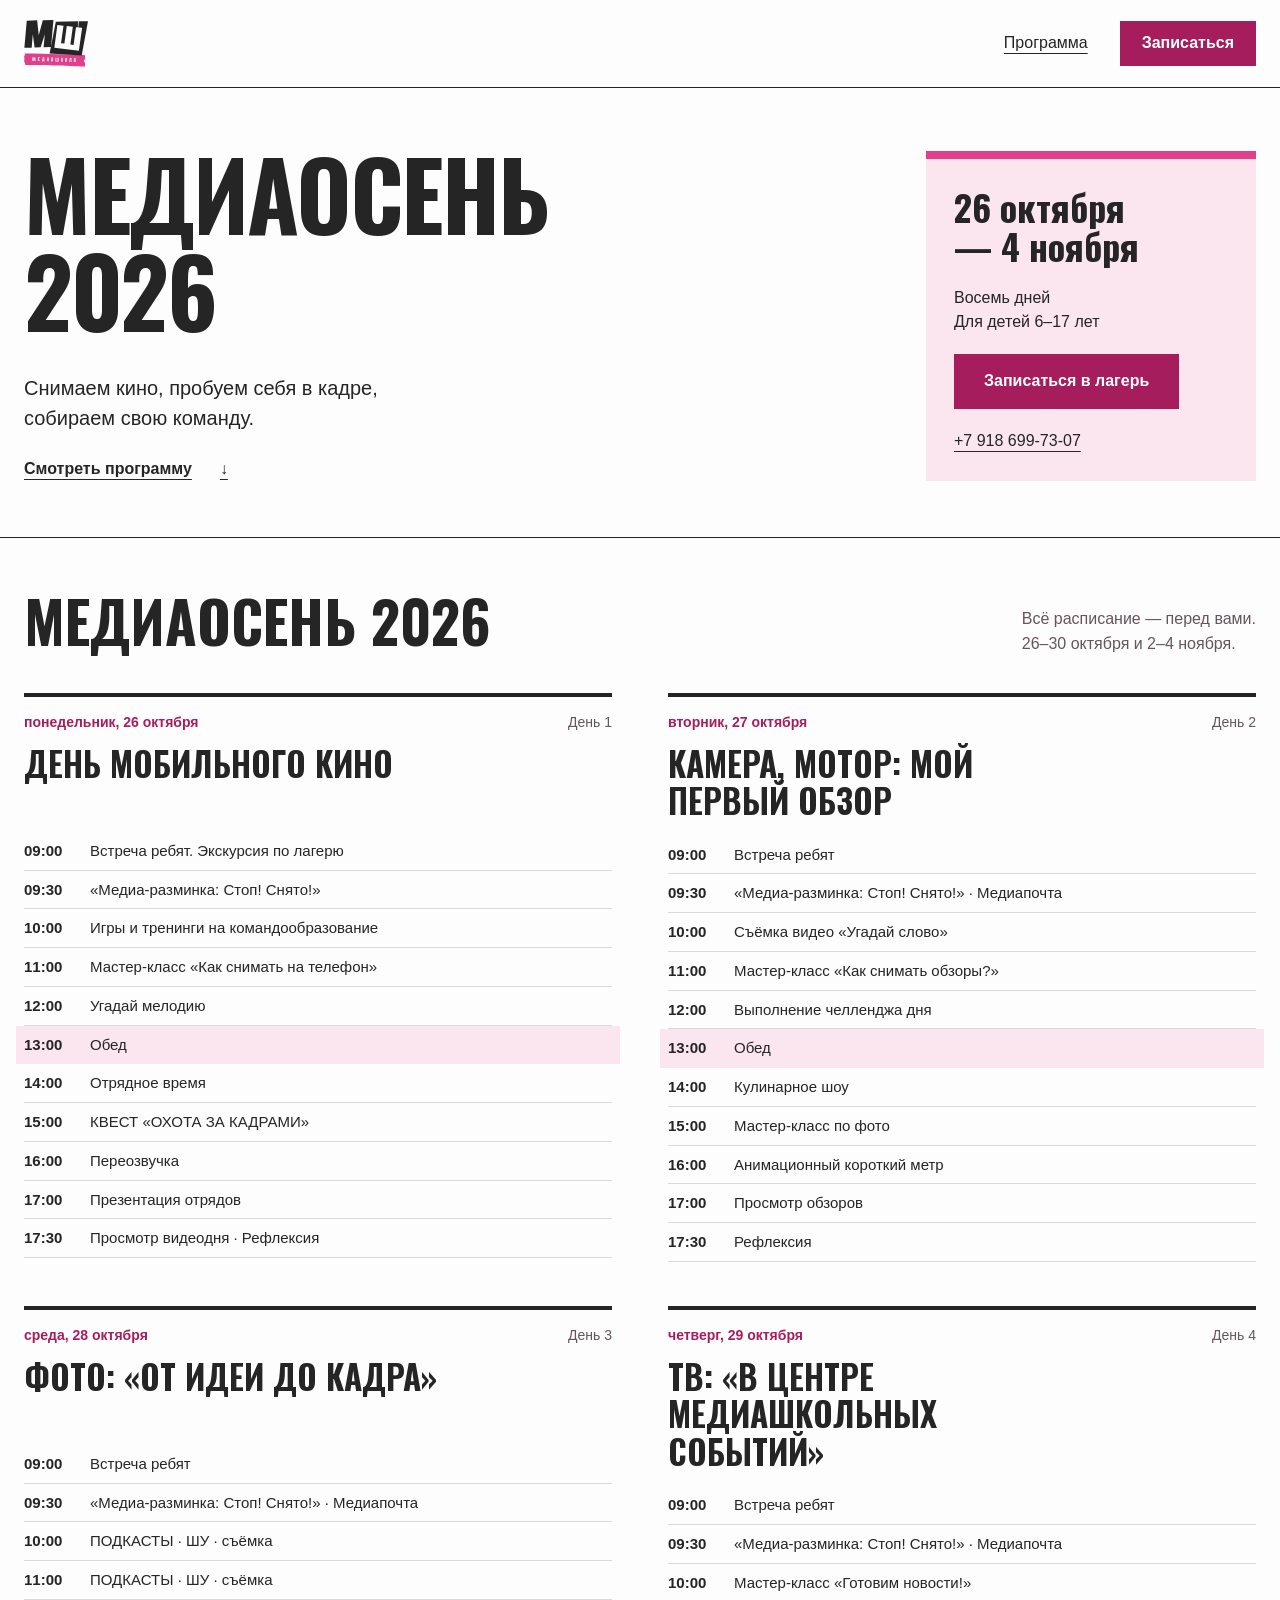
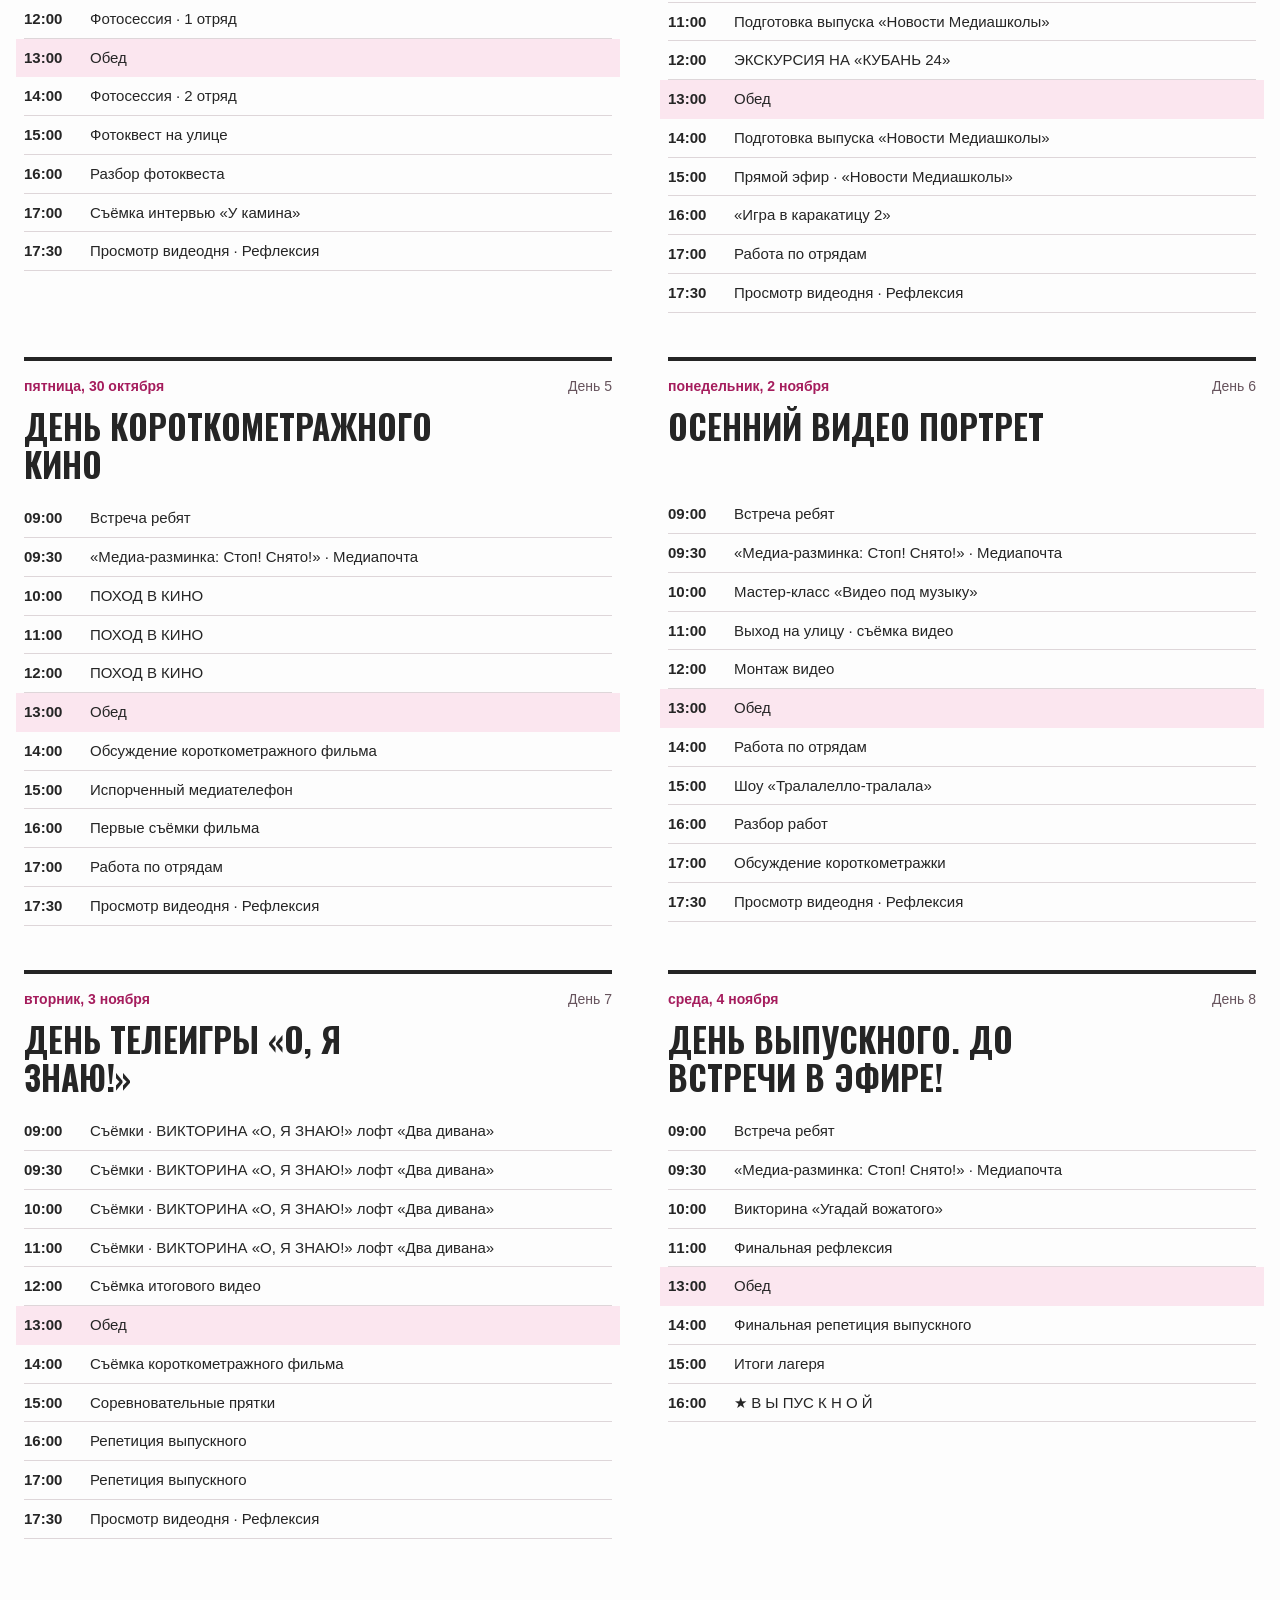
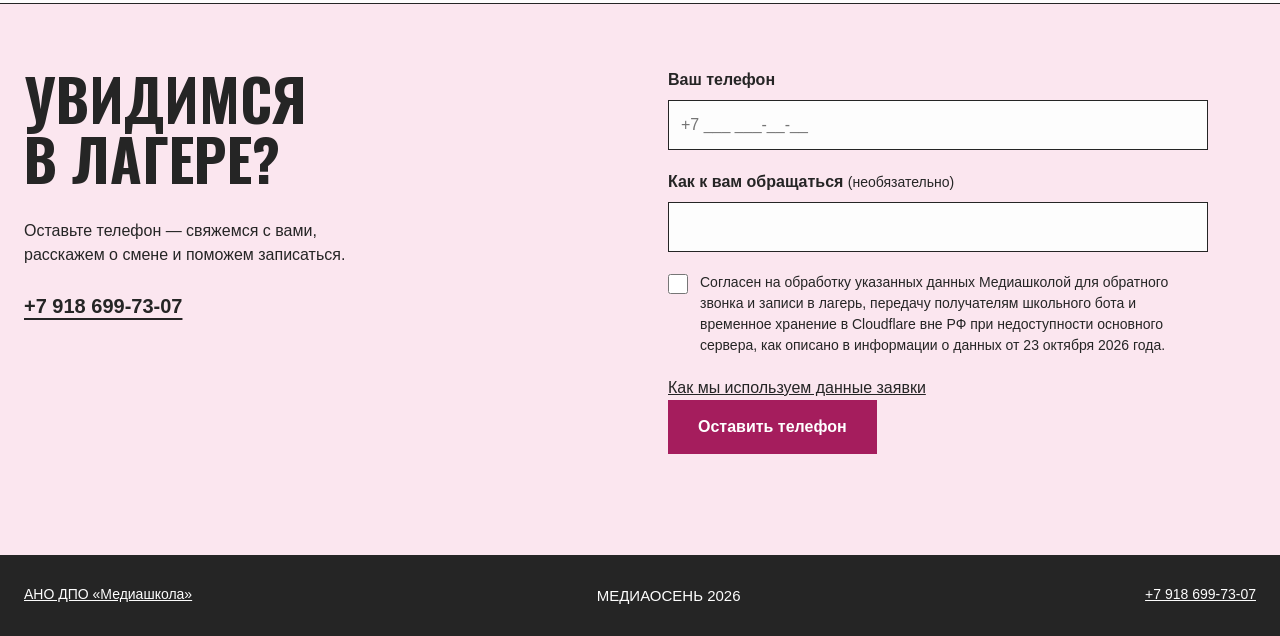
==== commit 43c6e51d: "feat: enable camp-only temporary fallback with exact consent" ====
--- a/mediaosen-2026/index.html
+++ b/mediaosen-2026/index.html
@@ -8,7 +8,8 @@
 <link rel="icon" href="../assets/brand/logo.svg" type="image/svg+xml">
 <link rel="stylesheet" href="../assets/site.css?v=20261003-teachers1">
 <link rel="stylesheet" href="../assets/camp.css?v=20261016-1">
-<script src="../assets/camp.js?v=20261020-1" defer></script>
+<script src="../assets/camp-transport.js?v=20261023-1" defer></script>
+<script src="../assets/camp.js?v=20261023-1" defer></script>
 </head>
 <body class="camp-page">
 <a class="skip-link" href="#programme">К программе лагеря</a>
@@ -136,11 +137,11 @@
   <section class="camp-signup" id="signup" aria-labelledby="signup-title">
     <div><h2 id="signup-title">Увидимся<br>в лагере?</h2><p>Оставьте телефон — свяжемся с вами,<br class="camp-desktop-break"> расскажем о смене и поможем записаться.</p><a class="camp-phone" href="tel:+79186997307">+7 918 699-73-07</a></div>
     <div>
-      <form id="camp-lead" data-consent-version="camp-callback-20261016-1" novalidate>
+      <form id="camp-lead" data-consent-version="camp-callback-20261023-2" data-buffer-endpoint="https://api.mediashkola.pro/camp-buffer/lead" novalidate>
         <label for="camp-phone">Ваш телефон</label><input id="camp-phone" name="phone" type="tel" inputmode="tel" autocomplete="tel" maxlength="25" placeholder="+7 ___ ___-__-__" required aria-describedby="camp-phone-error"><p class="camp-error" id="camp-phone-error" hidden>Укажите телефон: 11 цифр, начиная с 7 или 8.</p>
         <label for="camp-name">Как к вам обращаться <span>(необязательно)</span></label><input id="camp-name" name="parent_name" autocomplete="name" maxlength="120">
-        <label class="camp-consent" for="camp-agree"><input id="camp-agree" name="agree" type="checkbox" required aria-describedby="camp-agree-error"><span>Согласен на обработку указанных данных Медиашколой для связи по заявке и записи в лагерь.</span></label><p class="camp-error" id="camp-agree-error" hidden>Нужно согласие, чтобы мы могли принять заявку.</p>
-        <p><a href="./data.html">Как мы используем данные заявки</a></p>
+        <label class="camp-consent" for="camp-agree"><input id="camp-agree" name="agree" type="checkbox" required aria-describedby="camp-agree-error"><span>Согласен на обработку указанных данных Медиашколой для обратного звонка и записи в лагерь, передачу получателям школьного бота и временное хранение в Cloudflare вне РФ при недоступности основного сервера, как описано в информации о данных от 23 октября 2026 года.</span></label><p class="camp-error" id="camp-agree-error" hidden>Нужно согласие, чтобы мы могли принять заявку.</p>
+        <p><a href="./data-20261023-2.html">Как мы используем данные заявки</a></p>
         <div class="camp-trap" aria-hidden="true"><label for="camp-company">Организация</label><input id="camp-company" name="company" tabindex="-1" autocomplete="off"></div>
         <button class="camp-button" type="submit" disabled>Оставить телефон</button><p class="camp-form-status" id="camp-form-status" role="status" aria-live="polite"></p>
         <noscript><p>Для отправки формы нужен JavaScript. Можно позвонить: <a href="tel:+79186997307">+7 918 699-73-07</a>.</p></noscript>
